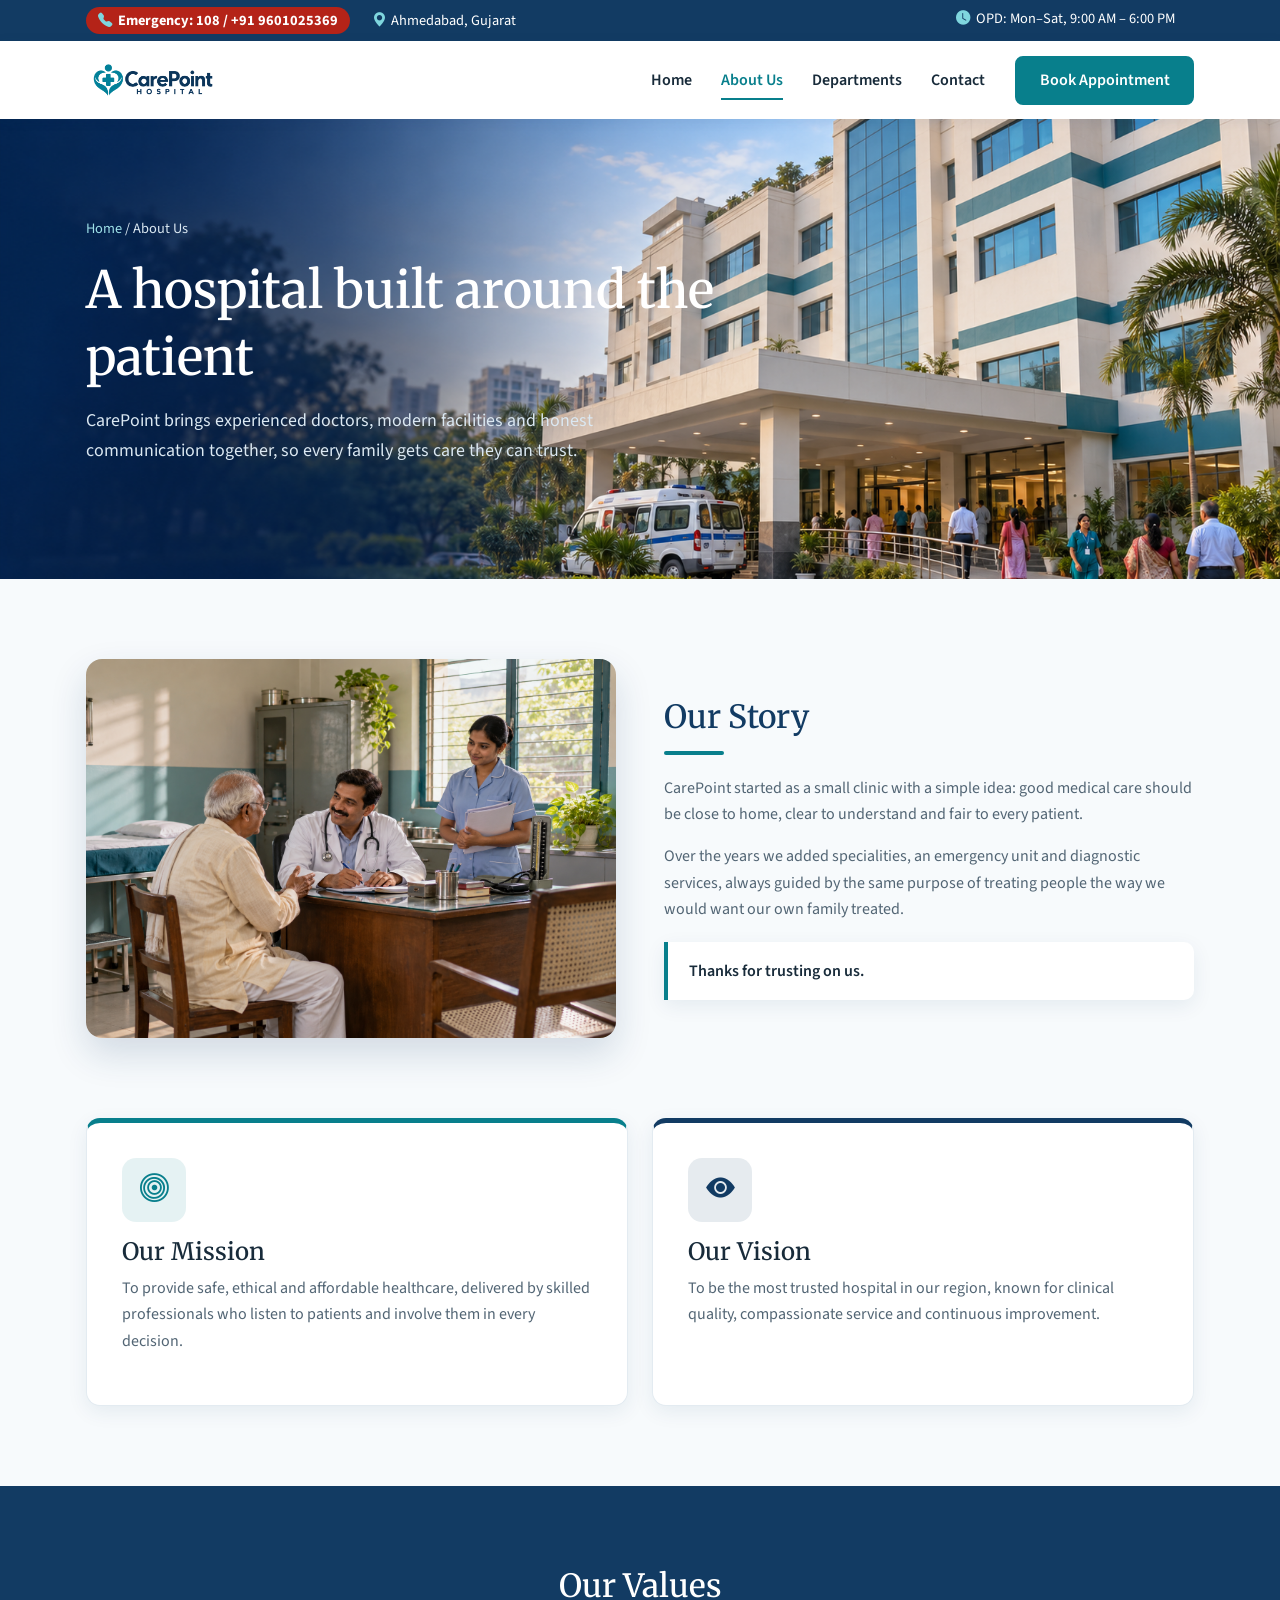
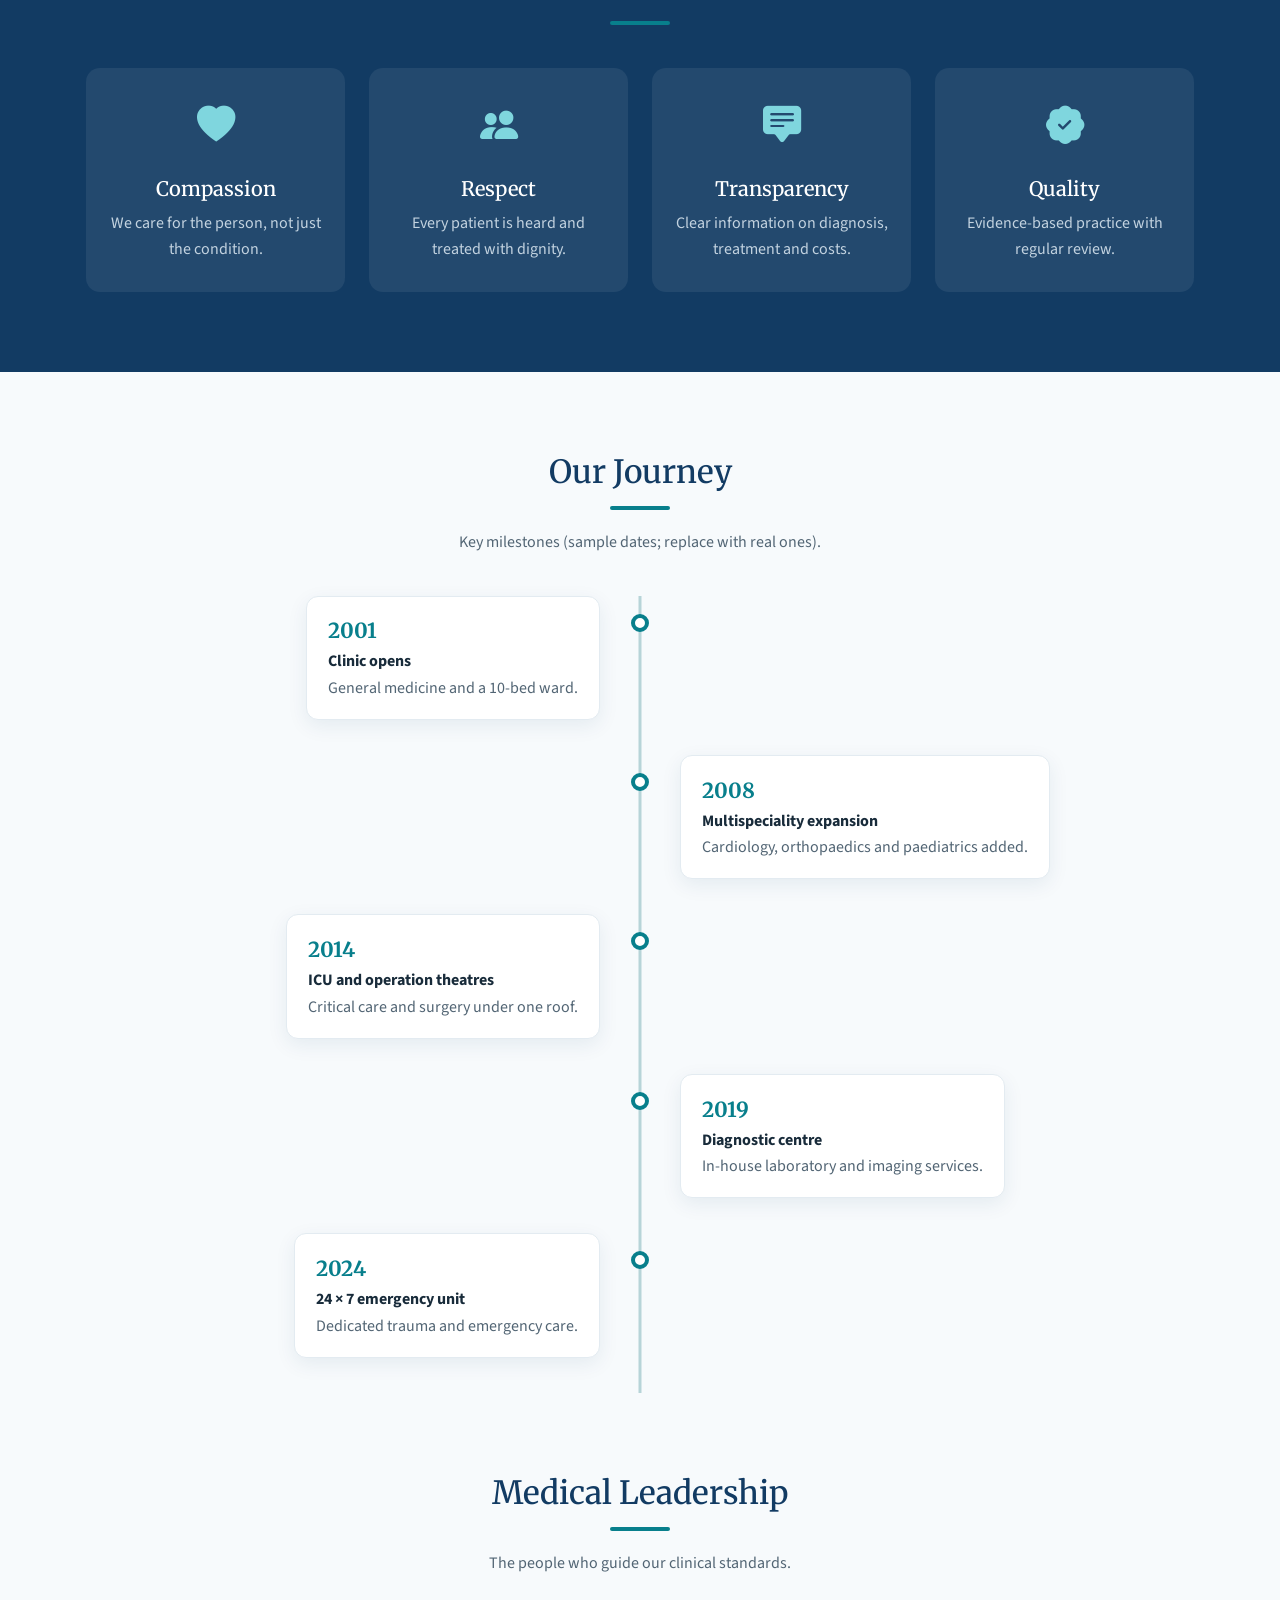
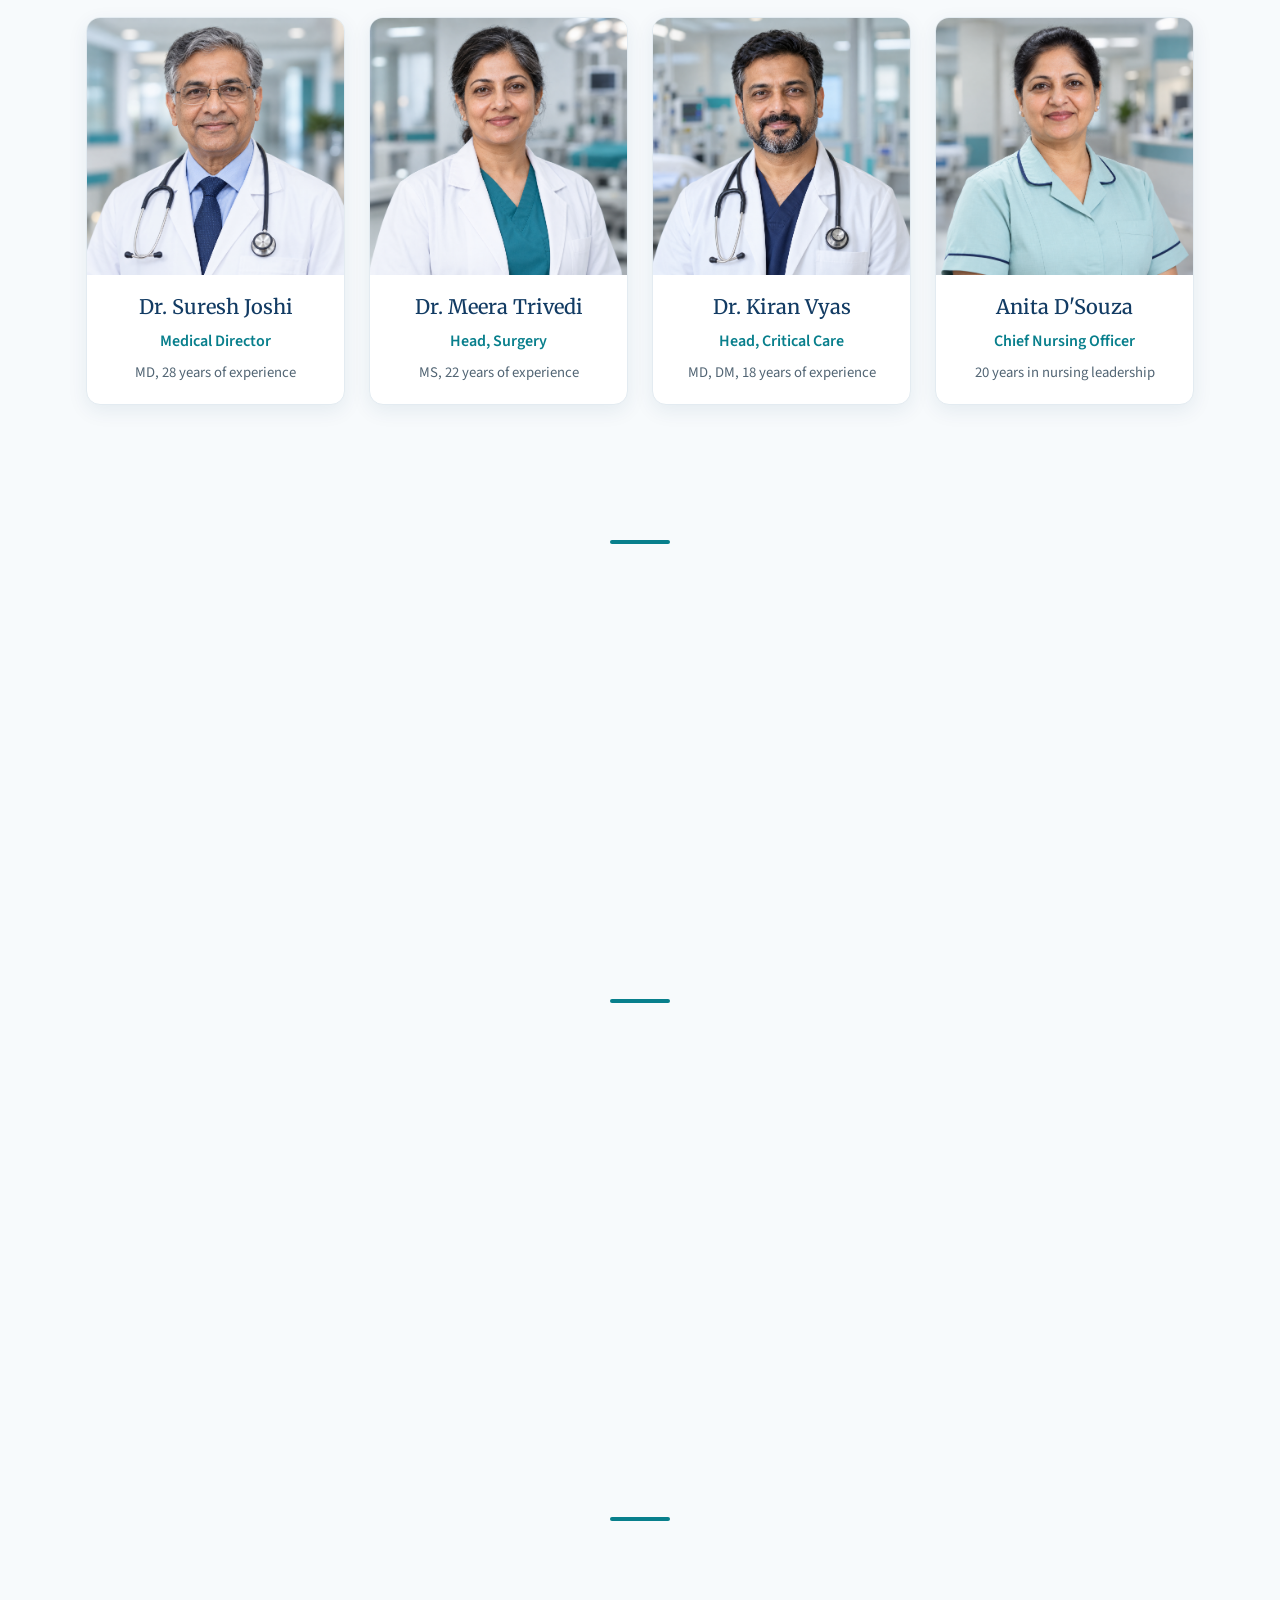
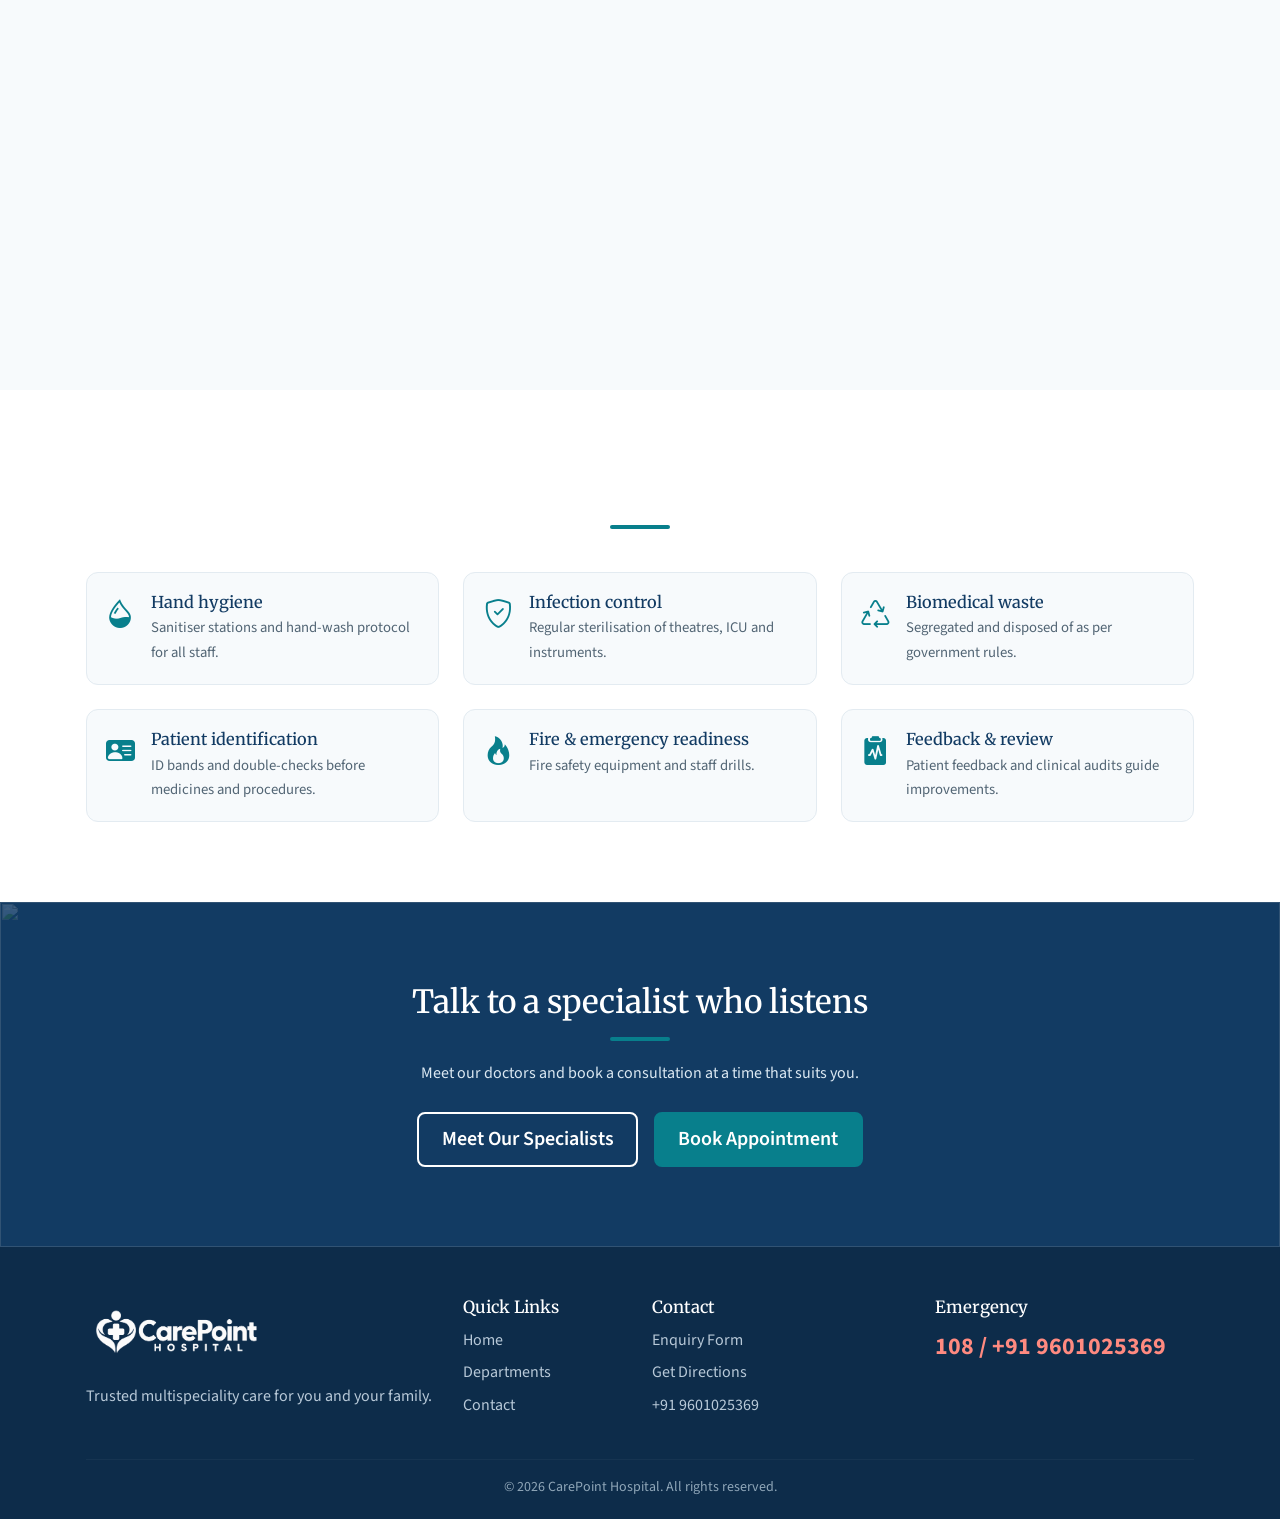
==== about.html @ 38ef0814 "hii" ====
<!DOCTYPE html>
<html lang="en">

<head>
    <meta charset="UTF-8">
    <meta name="viewport" content="width=device-width, initial-scale=1">
    <title>About Us | CarePoint Hospital</title>
    <link href="https://cdn.jsdelivr.net/npm/bootstrap@5.3.3/dist/css/bootstrap.min.css" rel="stylesheet">
    <link href="https://cdn.jsdelivr.net/npm/bootstrap-icons@1.11.3/font/bootstrap-icons.min.css" rel="stylesheet">
    <link
        href="https://fonts.googleapis.com/css2?family=Merriweather:wght@700&family=Source+Sans+3:wght@400;600;700&display=swap"
        rel="stylesheet">
    <link href="css/style.css" rel="stylesheet">
    <link href="css/about.css" rel="stylesheet">
    <link rel="stylesheet" href="css/aboutres.css">
</head>

<body>

    <!-- TOP BAR -->
    <div class="top-bar">
        <div class="container d-flex flex-wrap justify-content-between">
            <div>
                <a href="tel:108" class="emergency"><i class="bi bi-telephone-fill"></i>Emergency: 108 / +91 9601025369</a>
                <span class="d-none d-md-inline"><i class="bi bi-geo-alt-fill"></i>Ahmedabad, Gujarat</span>
            </div>
            <span><i class="bi bi-clock-fill"></i>OPD: Mon–Sat, 9:00 AM – 6:00 PM</span>
        </div>
    </div>

    <!-- NAVBAR -->
    <nav class="navbar navbar-expand-lg sticky-top">
        <div class="container">
            <a class="navbar-brand" href="index.html"><img src="images/image.png" alt="CarePoint Hospital logo"
                    width="180" height="52"></a>
            <button class="navbar-toggler" data-bs-toggle="collapse" data-bs-target="#nav"
                aria-label="Toggle menu"><span class="navbar-toggler-icon"></span></button>
            <div class="collapse navbar-collapse" id="nav">
                <ul class="navbar-nav ms-auto align-items-lg-center">
                    <li class="nav-item"><a class="nav-link" href="index.html">Home</a></li>
                    <li class="nav-item"><a class="nav-link active" href="about.html">About Us</a></li>
                    <li class="nav-item"><a class="nav-link" href="depart.html">Departments</a></li>
                    <!-- <li class="nav-item"><a class="nav-link" href="index.html#doctors">Doctors</a></li>
                    <li class="nav-item"><a class="nav-link" href="index.html#journey">Patient Guide</a></li> -->
                     <li class="nav-item"><a class="nav-link" href="contact.html">Contact</a></li>
                    <li class="nav-item ms-lg-3"><a class="btn btn-teal" href="index.html#journey">Book Appointment</a>
                    </li>
                </ul>
            </div>
        </div>
    </nav>

    <!-- 1. ABOUT HERO -->
    <header class="page-hero">
        <img src="images/image copy 19.png" alt="CarePoint Hospital building" width="1920" height="700">
        <div class="container">
            <div class="col-lg-7">
                <div class="crumbs"><a href="index.html">Home</a> <span>/ About Us</span></div>
                <h1>A hospital built around the patient</h1>
                <p class="mt-3">CarePoint brings experienced doctors, modern facilities and honest communication
                    together, so every family gets care they can trust.</p>
            </div>
        </div>
    </header>

    <!-- 2. OUR STORY -->
    <section class="story">
        <div class="container">
            <div class="row align-items-center g-5">
                <div class="col-lg-6 reveal"><img src="images/image copy 18.png" alt="Early days of the hospital"
                        width="700" height="500"></div>
                <div class="col-lg-6 reveal">
                    <h2>Our Story</h2>
                    <div class="divider left"></div>
                    <p>CarePoint started as a small clinic with a simple idea: good medical care should be close to
                        home, clear to understand and fair to every patient.</p>
                    <p>Over the years we added specialities, an emergency unit and diagnostic services, always guided by
                        the same purpose of treating people the way we would want our own family treated.</p>
                    <div class="quote-box">Thanks for trusting on us.</div>
                </div>
            </div>
        </div>
    </section>

    <!-- 3. MISSION & VISION -->
    <section class="pt-0">
        <div class="container">
            <div class="row g-4">
                <div class="col-md-6 reveal">
                    <div class="card-x mv">
                        <div class="ic"><i class="bi bi-bullseye"></i></div>
                        <h3 class="h4">Our Mission</h3>
                        <p>To provide safe, ethical and affordable healthcare, delivered by skilled professionals who
                            listen to patients and involve them in every decision.</p>
                    </div>
                </div>
                <div class="col-md-6 reveal">
                    <div class="card-x mv vision">
                        <div class="ic"><i class="bi bi-eye-fill"></i></div>
                        <h3 class="h4">Our Vision</h3>
                        <p>To be the most trusted hospital in our region, known for clinical quality, compassionate
                            service and continuous improvement.</p>
                    </div>
                </div>
            </div>
        </div>
    </section>

    <!-- 4. VALUES -->
    <section class="values">
        <div class="container text-center">
            <h2 class="reveal">Our Values</h2>
            <div class="divider"></div>
            <div class="row g-4 mt-2">
                <div class="col-sm-6 col-lg-3 reveal">
                    <div class="val"><i class="bi bi-heart-fill"></i>
                        <h5 class="mt-3">Compassion</h5>
                        <p class="mb-0">We care for the person, not just the condition.</p>
                    </div>
                </div>
                <div class="col-sm-6 col-lg-3 reveal">
                    <div class="val"><i class="bi bi-people-fill"></i>
                        <h5 class="mt-3">Respect</h5>
                        <p class="mb-0">Every patient is heard and treated with dignity.</p>
                    </div>
                </div>
                <div class="col-sm-6 col-lg-3 reveal">
                    <div class="val"><i class="bi bi-chat-square-text-fill"></i>
                        <h5 class="mt-3">Transparency</h5>
                        <p class="mb-0">Clear information on diagnosis, treatment and costs.</p>
                    </div>
                </div>
                <div class="col-sm-6 col-lg-3 reveal">
                    <div class="val"><i class="bi bi-patch-check-fill"></i>
                        <h5 class="mt-3">Quality</h5>
                        <p class="mb-0">Evidence-based practice with regular review.</p>
                    </div>
                </div>
            </div>
        </div>
    </section>

    <!-- 5. JOURNEY -->
    <section>
        <div class="container text-center">
            <h2 class="reveal">Our Journey</h2>
            <div class="divider"></div>
            <p class="sec-sub reveal">Key milestones (sample dates; replace with real ones).</p>
            <div class="timeline">
                <div class="tl-item reveal">
                    <div class="tl-card">
                        <div class="tl-year">2001</div><strong>Clinic opens</strong>
                        <p class="mb-0">General medicine and a 10-bed ward.</p>
                    </div>
                </div>
                <div class="tl-item reveal">
                    <div class="tl-card">
                        <div class="tl-year">2008</div><strong>Multispeciality expansion</strong>
                        <p class="mb-0">Cardiology, orthopaedics and paediatrics added.</p>
                    </div>
                </div>
                <div class="tl-item reveal">
                    <div class="tl-card">
                        <div class="tl-year">2014</div><strong>ICU and operation theatres</strong>
                        <p class="mb-0">Critical care and surgery under one roof.</p>
                    </div>
                </div>
                <div class="tl-item reveal">
                    <div class="tl-card">
                        <div class="tl-year">2019</div><strong>Diagnostic centre</strong>
                        <p class="mb-0">In-house laboratory and imaging services.</p>
                    </div>
                </div>
                <div class="tl-item reveal">
                    <div class="tl-card">
                        <div class="tl-year">2024</div><strong>24 × 7 emergency unit</strong>
                        <p class="mb-0">Dedicated trauma and emergency care.</p>
                    </div>
                </div>
            </div>
        </div>
    </section>

    <!-- 6. MEDICAL LEADERSHIP -->
    <section class="pt-0">
        <div class="container text-center">
            <h2 class="reveal">Medical Leadership</h2>
            <div class="divider"></div>
            <p class="sec-sub reveal">The people who guide our clinical standards.</p>
            <div class="row g-4 justify-content-center">
                <div class="col-sm-6 col-lg-3 reveal">
                    <div class="card-x lead-card">
                        <div class="photo"><img src="images/image copy 20.png" alt="Dr. Suresh Joshi" width="400"
                                height="400"></div>
                        <div class="info">
                            <h5>Dr. Suresh Joshi</h5>
                            <div class="role">Medical Director</div>
                            <p>MD, 28 years of experience</p>
                        </div>
                    </div>
                </div>
                <div class="col-sm-6 col-lg-3 reveal">
                    <div class="card-x lead-card">
                        <div class="photo"><img src="images/image copy 21.png" alt="Dr. Meera Trivedi" width="400"
                                height="400"></div>
                        <div class="info">
                            <h5>Dr. Meera Trivedi</h5>
                            <div class="role">Head, Surgery</div>
                            <p>MS, 22 years of experience</p>
                        </div>
                    </div>
                </div>
                <div class="col-sm-6 col-lg-3 reveal">
                    <div class="card-x lead-card">
                        <div class="photo"><img src="images/image copy 22.png" alt="Dr. Kiran Vyas" width="400" height="400">
                        </div>
                        <div class="info">
                            <h5>Dr. Kiran Vyas</h5>
                            <div class="role">Head, Critical Care</div>
                            <p>MD, DM, 18 years of experience</p>
                        </div>
                    </div>
                </div>
                <div class="col-sm-6 col-lg-3 reveal">
                    <div class="card-x lead-card">
                        <div class="photo"><img src="images/image copy 23.png" alt="Sister Anita D'Souza" width="400"
                                height="400"></div>
                        <div class="info">
                            <h5>Anita D'Souza</h5>
                            <div class="role">Chief Nursing Officer</div>
                            <p>20 years in nursing leadership</p>
                        </div>
                    </div>
                </div>
            </div>
        </div>
    </section>

    <!-- 7. HEALTHCARE TEAM -->
    <section class="pt-0">
        <div class="container text-center">
            <h2 class="reveal">Our Healthcare Team</h2>
            <div class="divider"></div>
            <p class="sec-sub reveal">Clinical and support staff working together for every patient.</p>
            <div class="row g-4">
                <div class="col-md-4 reveal">
                    <div class="team-card"><img src="images/image copy 24.png" alt="Group of doctors" width="600"
                            height="400">
                        <div class="cap"><strong>Doctors</strong><small>Specialists across all departments</small></div>
                    </div>
                </div>
                <div class="col-md-4 reveal">
                    <div class="team-card"><img src="images/image copy 25.png" alt="Nursing team" width="600"
                            height="400">
                        <div class="cap"><strong>Nurses</strong><small>Trained, round-the-clock bedside care</small>
                        </div>
                    </div>
                </div>
                <div class="col-md-4 reveal">
                    <div class="team-card"><img src="images/image copy 26.png" alt="Support staff" width="600"
                            height="400">
                        <div class="cap"><strong>Support Team</strong><small>Technicians, front desk and
                                housekeeping</small></div>
                    </div>
                </div>
            </div>
        </div>
    </section>

    <!-- 8. INFRASTRUCTURE -->
    <section class="pt-0">
        <div class="container text-center">
            <h2 class="reveal">Infrastructure</h2>
            <div class="divider"></div>
            <p class="sec-sub reveal">Comfortable, clean spaces designed for care.</p>
            <div class="row g-4 text-start">
                <div class="col-sm-6 col-lg-3 reveal">
                    <div class="card-x infra">
                        <div class="imgwrap"><img src="images/image copy 27.png" alt="Patient room" width="600"
                                height="400"></div>
                        <div class="body">
                            <h5>Patient Rooms</h5>
                            <p class="mb-0">Private and shared rooms with attendant space.</p>
                        </div>
                    </div>
                </div>
                <div class="col-sm-6 col-lg-3 reveal">
                    <div class="card-x infra">
                        <div class="imgwrap"><img src="images/image copy 28.png" alt="Consultation room" width="600"
                                height="400"></div>
                        <div class="body">
                            <h5>Consultation Rooms</h5>
                            <p class="mb-0">Quiet, private rooms for OPD visits.</p>
                        </div>
                    </div>
                </div>
                <div class="col-sm-6 col-lg-3 reveal">
                    <div class="card-x infra">
                        <div class="imgwrap"><img src="images/image copy 29.png" alt="Treatment area" width="600"
                                height="400"></div>
                        <div class="body">
                            <h5>Treatment Areas</h5>
                            <p class="mb-0">Day-care, dressing and procedure rooms.</p>
                        </div>
                    </div>
                </div>
                <div class="col-sm-6 col-lg-3 reveal">
                    <div class="card-x infra">
                        <div class="imgwrap"><img src="images/image copy 30.png" alt="Reception and waiting area"
                                width="600" height="400"></div>
                        <div class="body">
                            <h5>Reception &amp; Waiting</h5>
                            <p class="mb-0">Seating, help desk and wheelchair access.</p>
                        </div>
                    </div>
                </div>
            </div>
        </div>
    </section>

    <!-- 9. TECHNOLOGY -->
    <section class="pt-0">
        <div class="container text-center">
            <h2 class="reveal">Technology &amp; Equipment</h2>
            <div class="divider"></div>
            <p class="sec-sub reveal">List only the equipment your hospital actually has.</p>
            <div class="row g-4 text-start">
                <div class="col-lg-6 reveal">
                    <div class="card-x tech"><img src="images/image copy 31.png" alt="Digital X-ray" width="200"
                            height="200">
                        <div>
                            <h5>Digital X-ray</h5>
                            <p>Fast, low-dose imaging for bones, chest and joints.</p>
                        </div>
                    </div>
                </div>
                <div class="col-lg-6 reveal">
                    <div class="card-x tech"><img src="images/image copy 32.png" alt="Ultrasound machine" width="200"
                            height="200">
                        <div>
                            <h5>Ultrasound</h5>
                            <p>Safe scans for pregnancy care, abdomen and heart.</p>
                        </div>
                    </div>
                </div>
                <div class="col-lg-6 reveal">
                    <div class="card-x tech"><img src="images/image copy 33.png" alt="Patient monitor" width="200"
                            height="200">
                        <div>
                            <h5>ICU Monitors &amp; Ventilators</h5>
                            <p>Continuous tracking of heart rate, oxygen and breathing.</p>
                        </div>
                    </div>
                </div>
                <div class="col-lg-6 reveal">
                    <div class="card-x tech"><img src="images/image copy 34.png" alt="Laboratory analyser" width="200"
                            height="200">
                        <div>
                            <h5>Automated Lab Analysers</h5>
                            <p>Accurate blood and urine reports in less time.</p>
                        </div>
                    </div>
                </div>
            </div>
        </div>
    </section>

    <!-- 10. QUALITY & SAFETY -->
    <section class="safety">
        <div class="container text-center">
            <h2 class="reveal">Quality &amp; Patient Safety</h2>
            <div class="divider"></div>
            <div class="row g-4 mt-2 text-start">
                <div class="col-md-6 col-lg-4 reveal">
                    <div class="safe"><i class="bi bi-droplet-half"></i>
                        <div>
                            <h5>Hand hygiene</h5>
                            <p>Sanitiser stations and hand-wash protocol for all staff.</p>
                        </div>
                    </div>
                </div>
                <div class="col-md-6 col-lg-4 reveal">
                    <div class="safe"><i class="bi bi-shield-check"></i>
                        <div>
                            <h5>Infection control</h5>
                            <p>Regular sterilisation of theatres, ICU and instruments.</p>
                        </div>
                    </div>
                </div>
                <div class="col-md-6 col-lg-4 reveal">
                    <div class="safe"><i class="bi bi-recycle"></i>
                        <div>
                            <h5>Biomedical waste</h5>
                            <p>Segregated and disposed of as per government rules.</p>
                        </div>
                    </div>
                </div>
                <div class="col-md-6 col-lg-4 reveal">
                    <div class="safe"><i class="bi bi-person-vcard-fill"></i>
                        <div>
                            <h5>Patient identification</h5>
                            <p>ID bands and double-checks before medicines and procedures.</p>
                        </div>
                    </div>
                </div>
                <div class="col-md-6 col-lg-4 reveal">
                    <div class="safe"><i class="bi bi-fire"></i>
                        <div>
                            <h5>Fire &amp; emergency readiness</h5>
                            <p>Fire safety equipment and staff drills.</p>
                        </div>
                    </div>
                </div>
                <div class="col-md-6 col-lg-4 reveal">
                    <div class="safe"><i class="bi bi-clipboard2-pulse-fill"></i>
                        <div>
                            <h5>Feedback &amp; review</h5>
                            <p>Patient feedback and clinical audits guide improvements.</p>
                        </div>
                    </div>
                </div>
            </div>
        </div>
    </section>

    <!-- 11. ACCREDITATIONS
    <section>
        <div class="container text-center">
            <h2 class="reveal">Accreditations &amp; Recognition</h2>
            <div class="divider"></div>
            <div class="row g-4 justify-content-center mt-2">
                <div class="col-6 col-md-3 reveal">
                    <div class="card-x accr"><img src="images/accr-1.png" alt="Accreditation logo 1" width="160"
                            height="90">
                        <h5>Accreditation Name</h5><small>Valid till: ____</small>
                    </div>
                </div>
                <div class="col-6 col-md-3 reveal">
                    <div class="card-x accr"><img src="images/accr-2.png" alt="Accreditation logo 2" width="160"
                            height="90">
                        <h5>Certification Name</h5><small>Year awarded: ____</small>
                    </div>
                </div>
                <div class="col-6 col-md-3 reveal">
                    <div class="card-x accr"><img src="images/accr-3.png" alt="Award logo" width="160" height="90">
                        <h5>Award Name</h5><small>Awarded by: ____</small>
                    </div>
                </div>
            </div>
            <p class="note reveal"><strong>Important:</strong> show only certificates and awards the hospital really
                holds. Add the issuing body, year and validity, and remove these placeholders if none apply.</p>
        </div>
    </section> -->

    <!-- 12. CTA -->
    <section class="cta">
        <img src="images/cta-bg.jpg" alt="" width="1920" height="500">
        <div class="container reveal">
            <h2>Talk to a specialist who listens</h2>
            <div class="divider"></div>
            <p>Meet our doctors and book a consultation at a time that suits you.</p>
            <div class="d-flex flex-wrap gap-3 justify-content-center">
                <a href="index.html#doctors" class="btn btn-outline-light-x btn-lg">Meet Our Specialists</a>
                <a href="index.html#journey" class="btn btn-teal btn-lg">Book Appointment</a>
            </div>
        </div>
    </section>

    <!-- FOOTER -->
    <footer>
        <div class="container">
            <div class="row g-4">
                <div class="col-lg-4"><img src="images/image copy 17.png" alt="CarePoint Hospital" width="180" height="52"
                        class="mb-3">
                    <p style="color:#b8c9d8">Trusted multispeciality care for you and your family.</p>
                </div>
                <div class="col-6 col-lg-2">
                    <h5>Quick Links</h5>
                    <ul>
                        <li><a href="index.html">Home</a></li>
                        <li><a href="index.html#departments">Departments</a></li>
                        <!-- <li><a href="index.html#doctors">Doctors</a></li>
                        <li><a href="index.html#journey">Patient Guide</a></li> -->
                         <li><a href="#departments">Contact</a></li>
                    </ul>
                </div>
                <div class="col-6 col-lg-3">
                    <h5>Contact</h5>
                    <ul>
                        <li><a href="#enquiry">Enquiry Form</a></li>
                        <li><a href="https://maps.google.com" target="_blank" rel="noopener">Get Directions</a></li>
                        <li><a href="tel:+919601025369">+91 9601025369</a></li>
                    </ul>
                </div>
                <div class="col-lg-3">
                    <h5>Emergency</h5>
                    <p class="fs-4 mb-0" style="color:#ff8a80;font-weight:700">108 / +91 9601025369</p>
                </div>
            </div>
            <hr class="mt-4">
            <p class="text-center small mb-0" style="color:#8fa6b8">© 2026 CarePoint Hospital. All rights reserved.</p>
        </div>
    </footer>

    <!-- <a href="tel:108" class="sos-float" aria-label="Emergency call"><i class="bi bi-telephone-fill"></i></a> -->

    <script src="https://cdn.jsdelivr.net/npm/bootstrap@5.3.3/dist/js/bootstrap.bundle.min.js"></script>
    <script>
        const io = new IntersectionObserver((es) => es.forEach(e => { if (e.isIntersecting) { e.target.classList.add('show'); io.unobserve(e.target); } }), { threshold: .12 });
        document.querySelectorAll('.reveal').forEach(el => io.observe(el));
    </script>
</body>

</html>
---- css/style.css ----
/* ===== Theme tokens ===== */
:root {
    --bg: #F7FAFC;
    --card: #FFFFFF;
    --blue: #123B63;
    --teal: #087F8C;
    --text: #182B3A;
    --muted: #526574;
    --emergency: #B42318;
    --line: #E3EBF1;
    --shadow: 0 6px 20px rgba(18, 59, 99, .08);
    --shadow-lg: 0 16px 36px rgba(18, 59, 99, .16);
}

html {
    scroll-behavior: smooth;
    scroll-padding-top: 90px
}

body {
    font-family: 'Source Sans 3', sans-serif;
    background: var(--bg);
    color: var(--text);
    line-height: 1.65
}

h1,
h2,
h3,
h4,
h5 {
    font-family: 'Merriweather', serif;
    color: var(--blue);
    line-height: 1.3
}

p {
    color: var(--muted)
}

a {
    color: var(--teal)
}

img {
    max-width: 100%;
    height: auto
}

:focus-visible {
    outline: 3px solid var(--teal);
    outline-offset: 2px
}

/* ===== Top bar ===== */
.top-bar {
    background: var(--blue);
    color: #fff;
    font-size: .9rem;
    padding: .45rem 0
}

.top-bar span,
.top-bar a {
    color: #fff;
    text-decoration: none;
    margin-right: 1.2rem;
    display: inline-block
}

.top-bar i {
    color: #7fd6de;
    margin-right: .35rem
}

.top-bar .emergency {
    background: var(--emergency);
    padding: .1rem .75rem;
    border-radius: 50px;
    font-weight: 700;
    animation: pulse 2s infinite
}

@keyframes pulse {
    0% {
        box-shadow: 0 0 0 0 rgba(180, 35, 24, .6)
    }

    70% {
        box-shadow: 0 0 0 10px rgba(180, 35, 24, 0)
    }

    100% {
        box-shadow: 0 0 0 0 rgba(180, 35, 24, 0)
    }
}

/* ===== Navbar ===== */
.navbar {
    background: #fff;
    box-shadow: 0 2px 12px rgba(18, 59, 99, .08)
}

.navbar-brand img {
    height: 52px;
    width: auto
}

.navbar .nav-link {
    color: var(--text);
    font-weight: 600;
    padding: .5rem .9rem !important;
    position: relative
}

.navbar .nav-link::after {
    content: "";
    position: absolute;
    left: .9rem;
    right: .9rem;
    bottom: 2px;
    height: 2px;
    background: var(--teal);
    transform: scaleX(0);
    transition: transform .3s
}

.navbar .nav-link:hover,
.navbar .nav-link.active {
    color: var(--teal)
}

.navbar .nav-link:hover::after,
.navbar .nav-link.active::after {
    transform: scaleX(1)
}

/* ===== Buttons ===== */
.btn-teal,
.btn-outline-light-x,
.btn-blue,
.btn-emergency {
    border-radius: 8px;
    font-weight: 600;
    padding: .65rem 1.4rem;
    transition: .3s
}

.btn-teal {
    background: var(--teal);
    color: #fff;
    border: 2px solid var(--teal)
}

.btn-teal:hover {
    background: var(--blue);
    border-color: var(--blue);
    color: #fff;
    transform: translateY(-3px);
    box-shadow: var(--shadow)
}

.btn-outline-light-x {
    border: 2px solid #fff;
    color: #fff;
    background: transparent
}

.btn-outline-light-x:hover {
    background: #fff;
    color: var(--blue);
    transform: translateY(-3px)
}

.btn-blue {
    background: var(--blue);
    color: #fff;
    border: 2px solid var(--blue)
}

.btn-blue:hover {
    background: var(--teal);
    border-color: var(--teal);
    color: #fff;
    transform: translateY(-3px)
}

.btn-emergency {
    background: var(--emergency);
    color: #fff;
    border: 2px solid var(--emergency)
}

.btn-emergency:hover {
    background: #8e1a10;
    color: #fff
}

/* ===== Hero ===== */
.hero {
    position: relative;
    color: #fff;
    min-height: 560px;
    display: flex;
    align-items: center;
    overflow: hidden
}

.hero>img {
    position: absolute;
    inset: 0;
    width: 100%;
    height: 100%;
    object-fit: cover;
    z-index: 0;
    animation: slowzoom 18s ease-in-out infinite alternate
}

.hero::before {
    content: "";
    position: absolute;
    inset: 0;
    background: linear-gradient(100deg, rgba(18, 59, 99, .95) 15%, rgba(18, 59, 99, .55) 70%, rgba(8, 127, 140, .3));
    z-index: 1
}

.hero .container {
    position: relative;
    z-index: 2
}

.hero h1 {
    color: #fff;
    font-size: clamp(2rem, 4.5vw, 3.4rem);
    animation: rise .9s both
}

.hero p {
    color: #dbe8f2;
    font-size: 1.15rem;
    max-width: 560px;
    animation: rise .9s .2s both
}

.hero .btns {
    animation: rise .9s .4s both
}

@keyframes rise {
    from {
        opacity: 0;
        transform: translateY(30px)
    }

    to {
        opacity: 1;
        transform: none
    }
}

@keyframes slowzoom {
    to {
        transform: scale(1.08)
    }
}

/* ===== Quick access ===== */
.quick {
    margin-top: -60px;
    position: relative;
    z-index: 5
}

.quick a {
    display: flex;
    align-items: center;
    gap: 1rem;
    background: var(--card);
    border-radius: 12px;
    padding: 1.2rem;
    text-decoration: none;
    color: var(--blue);
    font-weight: 700;
    box-shadow: var(--shadow);
    border-bottom: 4px solid var(--teal);
    transition: .3s;
    height: 100%
}

.quick a i {
    font-size: 1.9rem;
    color: var(--teal);
    transition: .3s
}

.quick a small {
    display: block;
    font-weight: 400;
    color: var(--muted)
}

.quick a:hover {
    transform: translateY(-6px);
    box-shadow: var(--shadow-lg)
}

.quick a:hover i {
    transform: scale(1.2) rotate(-6deg)
}

.quick a.sos {
    border-bottom-color: var(--emergency)
}

.quick a.sos i {
    color: var(--emergency)
}

/* ===== Sections ===== */
section {
    padding: 80px 0
}

.sec-title {
    margin-bottom: .5rem
}

.sec-sub {
    max-width: 620px;
    margin: 0 auto 2.5rem
}

.divider {
    width: 60px;
    height: 4px;
    background: var(--teal);
    border-radius: 4px;
    margin: .8rem auto 1.2rem
}

.divider.left {
    margin-left: 0
}

/* Welcome */
.welcome-img {
    position: relative
}

.welcome-img img {
    border-radius: 16px;
    box-shadow: var(--shadow-lg);
    width: 100%
}

.welcome-img .badge-exp {
    position: absolute;
    bottom: -20px;
    right: 20px;
    background: var(--teal);
    color: #fff;
    padding: 1rem 1.4rem;
    border-radius: 12px;
    box-shadow: var(--shadow);
    font-weight: 700;
    text-align: center;
    line-height: 1.2
}

.welcome-img .badge-exp span {
    display: block;
    font-size: 1.8rem;
    font-family: 'Merriweather', serif
}

/* Cards */
.card-x {
    background: var(--card);
    border: 1px solid var(--line);
    border-radius: 14px;
    box-shadow: var(--shadow);
    transition: .35s;
    height: 100%
}

.card-x:hover {
    transform: translateY(-8px);
    box-shadow: var(--shadow-lg)
}

/* Departments */
.dept {
    padding: 1.8rem 1.2rem;
    text-align: center;
    text-decoration: none;
    display: block;
    color: var(--text)
}

.dept .ic {
    width: 70px;
    height: 70px;
    border-radius: 50%;
    background: rgba(8, 127, 140, .1);
    color: var(--teal);
    display: inline-flex;
    align-items: center;
    justify-content: center;
    font-size: 1.9rem;
    margin-bottom: 1rem;
    transition: .35s
}

.dept h5 {
    font-size: 1.05rem;
    margin-bottom: .3rem
}

.dept p {
    font-size: .9rem;
    margin: 0
}

.dept:hover .ic {
    background: var(--teal);
    color: #fff;
    transform: rotateY(180deg)
}

.dept:hover h5 {
    color: var(--teal)
}

/* Why choose us */
.why {
    background: var(--blue)
}

.why h2,
.why h5 {
    color: #fff
}

.why p {
    color: #c3d3e0
}

.why-item {
    display: flex;
    gap: 1rem;
    padding: 1.2rem;
    border-radius: 12px;
    background: rgba(255, 255, 255, .06);
    transition: .3s;
    height: 100%
}

.why-item:hover {
    background: rgba(255, 255, 255, .14);
    transform: translateX(6px)
}

.why-item i {
    font-size: 2rem;
    color: #7fd6de
}

/* Doctors */
.doc {
    overflow: hidden;
    text-align: center
}

.doc .photo {
    overflow: hidden
}

.doc .photo img {
    width: 100%;
    aspect-ratio: 1/1;
    object-fit: cover;
    transition: transform .6s
}

.doc:hover .photo img {
    transform: scale(1.08)
}

.doc .info {
    padding: 1.2rem
}

.doc .spec {
    color: var(--teal);
    font-weight: 600;
    margin-bottom: .8rem
}

/* Facilities */
.fac {
    position: relative;
    overflow: hidden;
    border-radius: 14px;
    box-shadow: var(--shadow)
}

.fac img {
    width: 100%;
    aspect-ratio: 3/2;
    object-fit: cover;
    transition: transform .6s;
    display: block
}

.fac .cap {
    position: absolute;
    left: 0;
    right: 0;
    bottom: 0;
    padding: 1.4rem 1rem .9rem;
    background: linear-gradient(transparent, rgba(18, 59, 99, .92));
    color: #fff;
    font-weight: 700;
    transition: .3s
}

.fac .cap small {
    display: block;
    font-weight: 400;
    opacity: 0;
    max-height: 0;
    transition: .35s
}

.fac:hover img {
    transform: scale(1.1)
}

.fac:hover .cap small {
    opacity: 1;
    max-height: 50px
}

/* Journey */
.journey {
    background: #fff
}

.step {
    text-align: center;
    position: relative;
    padding: 0 .5rem
}

.step .num {
    width: 80px;
    height: 80px;
    border-radius: 50%;
    background: var(--card);
    border: 3px solid var(--teal);
    color: var(--teal);
    display: flex;
    align-items: center;
    justify-content: center;
    font-size: 2rem;
    margin: 0 auto 1rem;
    transition: .35s;
    position: relative;
    z-index: 2
}

.step:hover .num {
    background: var(--teal);
    color: #fff;
    transform: scale(1.1)
}

.step:not(:last-child)::after {
    content: "";
    position: absolute;
    top: 40px;
    left: calc(50% + 45px);
    width: calc(100% - 90px);
    border-top: 3px dashed #b7d4d8;
    z-index: 1
}

@media(max-width:767px) {
    .step:not(:last-child)::after {
        display: none
    }

    .step {
        margin-bottom: 1.5rem
    }
}

/* Packages */
.pkg {
    padding: 2rem 1.6rem;
    position: relative
}

.pkg .price {
    font-family: 'Merriweather', serif;
    font-size: 1.9rem;
    color: var(--teal)
}

.pkg ul {
    list-style: none;
    padding: 0;
    margin: 1rem 0 1.5rem
}

.pkg li {
    padding: .3rem 0;
    color: var(--muted)
}

.pkg li i {
    color: var(--teal);
    margin-right: .5rem
}

.pkg.featured {
    border: 2px solid var(--teal)
}

.pkg .tag {
    position: absolute;
    top: -14px;
    right: 20px;
    background: var(--teal);
    color: #fff;
    padding: .2rem .9rem;
    border-radius: 50px;
    font-size: .8rem;
    font-weight: 700
}

/* Testimonials */
.testi {
    padding: 1.8rem
}

.testi .quote {
    font-size: 2rem;
    color: var(--teal);
    line-height: 1
}

.testi .who {
    display: flex;
    align-items: center;
    gap: .8rem;
    margin-top: 1rem
}

.testi .who img {
    width: 56px;
    height: 56px;
    border-radius: 50%;
    object-fit: cover;
    border: 2px solid var(--teal)
}

.testi .who strong {
    display: block;
    color: var(--blue)
}

.stars {
    color: #E8A317
}

/* Articles */
.art {
    overflow: hidden
}

.art img {
    width: 100%;
    aspect-ratio: 16/10;
    object-fit: cover;
    transition: transform .6s
}

.art:hover img {
    transform: scale(1.08)
}

.art .imgwrap {
    overflow: hidden
}

.art .body {
    padding: 1.3rem
}

.art .meta {
    font-size: .85rem;
    color: var(--teal);
    font-weight: 600
}

.art h5 a {
    color: var(--blue);
    text-decoration: none
}

.art:hover h5 a {
    color: var(--teal)
}

/* Visit */
.visit .info-row {
    display: flex;
    gap: 1rem;
    margin-bottom: 1.2rem
}

.visit .info-row i {
    width: 46px;
    height: 46px;
    flex: none;
    border-radius: 50%;
    background: rgba(8, 127, 140, .1);
    color: var(--teal);
    display: flex;
    align-items: center;
    justify-content: center;
    font-size: 1.2rem
}

.visit .info-row strong {
    color: var(--blue);
    display: block
}

.visit .map img {
    width: 100%;
    border-radius: 14px;
    box-shadow: var(--shadow-lg)
}

/* Footer */
footer {
    background: #0d2c4a;
    color: #b8c9d8;
    padding: 50px 0 20px
}

footer h5 {
    color: #fff;
    font-size: 1.05rem
}

footer a {
    color: #b8c9d8;
    text-decoration: none;
    transition: .3s
}

footer a:hover {
    color: #7fd6de;
    padding-left: 4px
}

footer ul {
    list-style: none;
    padding: 0
}

footer li {
    margin-bottom: .4rem
}

footer hr {
    border-color: rgba(255, 255, 255, .15)
}

/* Floating emergency button */
.sos-float {
    position: fixed;
    right: 20px;
    bottom: 20px;
    z-index: 99;
    width: 58px;
    height: 58px;
    border-radius: 50%;
    background: var(--emergency);
    color: #fff;
    display: flex;
    align-items: center;
    justify-content: center;
    font-size: 1.5rem;
    text-decoration: none;
    animation: pulse 2s infinite
}

.sos-float:hover {
    color: #fff;
    transform: scale(1.1)
}

/* Scroll reveal (one gentle effect) */
.reveal {
    opacity: 0;
    transform: translateY(28px);
    transition: opacity .7s, transform .7s
}

.reveal.show {
    opacity: 1;
    transform: none
}

@media(prefers-reduced-motion:reduce) {
    * {
        animation: none !important;
        transition: none !important
    }

    .reveal {
        opacity: 1;
        transform: none
    }
}
---- css/about.css ----
/* About page styles (loads after style.css; uses same theme tokens) */

/* Page hero */
.page-hero{position:relative;color:#fff;min-height:460px;display:flex;align-items:center;overflow:hidden}
.page-hero>img{position:absolute;inset:0;width:100%;height:100%;object-fit:cover;animation:slowzoom 18s ease-in-out infinite alternate}
.page-hero::before{content:"";position:absolute;inset:0;background:linear-gradient(100deg,rgba(18,59,99,.95) 20%,rgba(18,59,99,.6) 75%,rgba(8,127,140,.35))}
.page-hero .container{position:relative;z-index:2}
.page-hero h1{color:#fff;font-size:clamp(2rem,4.2vw,3.2rem);animation:rise .9s both}
.page-hero p{color:#dbe8f2;font-size:1.12rem;max-width:580px;animation:rise .9s .2s both}
.crumbs{font-size:.9rem;margin-bottom:1rem;animation:rise .9s both}
.crumbs a{color:#9fe1e8;text-decoration:none}
.crumbs span{color:#dbe8f2}

/* Story */
.story img{border-radius:16px;box-shadow:var(--shadow-lg);width:100%}
.story .quote-box{border-left:4px solid var(--teal);background:var(--card);padding:1rem 1.3rem;border-radius:0 10px 10px 0;margin-top:1.2rem;box-shadow:var(--shadow);color:var(--text);font-weight:600}

/* Mission & vision */
.mv{padding:2.2rem;border-top:5px solid var(--teal)}
.mv.vision{border-top-color:var(--blue)}
.mv .ic{width:64px;height:64px;border-radius:14px;background:rgba(8,127,140,.1);color:var(--teal);display:flex;align-items:center;justify-content:center;font-size:1.8rem;margin-bottom:1rem;transition:.35s}
.mv.vision .ic{background:rgba(18,59,99,.1);color:var(--blue)}
.mv:hover .ic{transform:scale(1.12) rotate(-6deg)}

/* Values */
.values{background:var(--blue)}
.values h2,.values h5{color:#fff}.values p{color:#c3d3e0}
.val{text-align:center;padding:1.8rem 1.2rem;border-radius:14px;background:rgba(255,255,255,.07);transition:.35s;height:100%}
.val i{font-size:2.4rem;color:#7fd6de;display:inline-block;transition:.35s}
.val:hover{background:rgba(255,255,255,.15);transform:translateY(-8px)}
.val:hover i{transform:scale(1.2)}

/* Timeline */
.timeline{position:relative;max-width:900px;margin:0 auto}
.timeline::before{content:"";position:absolute;left:50%;top:0;bottom:0;width:3px;background:#b7d4d8;transform:translateX(-50%)}
.tl-item{position:relative;width:50%;padding:0 2.5rem 2.2rem 0;text-align:right}
.tl-item:nth-child(even){margin-left:50%;padding:0 0 2.2rem 2.5rem;text-align:left}
.tl-item::after{content:"";position:absolute;top:18px;right:-9px;width:18px;height:18px;border-radius:50%;background:#fff;border:4px solid var(--teal);transition:.3s}
.tl-item:nth-child(even)::after{right:auto;left:-9px}
.tl-item:hover::after{background:var(--teal);transform:scale(1.3)}
.tl-card{display:inline-block;background:var(--card);border:1px solid var(--line);border-radius:12px;padding:1.1rem 1.3rem;box-shadow:var(--shadow);transition:.3s;text-align:left}
.tl-item:hover .tl-card{transform:translateY(-5px);box-shadow:var(--shadow-lg)}
.tl-year{font-family:'Merriweather',serif;color:var(--teal);font-size:1.3rem;font-weight:700}
@media(max-width:767px){
  .timeline::before{left:12px}
  .tl-item,.tl-item:nth-child(even){width:100%;margin-left:0;padding:0 0 1.8rem 2.6rem;text-align:left}
  .tl-item::after,.tl-item:nth-child(even)::after{left:3px;right:auto}
}

/* Leadership */
.lead-card{overflow:hidden;text-align:center}
.lead-card .photo{overflow:hidden}
.lead-card .photo img{width:100%;aspect-ratio:1/1;object-fit:cover;transition:transform .6s}
.lead-card:hover .photo img{transform:scale(1.08)}
.lead-card .info{padding:1.2rem}
.lead-card .role{color:var(--teal);font-weight:600;margin-bottom:.4rem}
.lead-card .info p{font-size:.92rem;margin:0}

/* Team */
.team-card{position:relative;overflow:hidden;border-radius:14px;box-shadow:var(--shadow)}
.team-card img{width:100%;aspect-ratio:3/2;object-fit:cover;display:block;transition:transform .6s}
.team-card .cap{position:absolute;left:0;right:0;bottom:0;padding:1.5rem 1.1rem 1rem;background:linear-gradient(transparent,rgba(18,59,99,.93));color:#fff}
.team-card .cap strong{display:block;font-size:1.1rem}
.team-card .cap small{display:block;opacity:0;max-height:0;transition:.35s}
.team-card:hover img{transform:scale(1.08)}
.team-card:hover .cap small{opacity:1;max-height:60px}

/* Infrastructure */
.infra{overflow:hidden}
.infra .imgwrap{overflow:hidden}
.infra img{width:100%;aspect-ratio:3/2;object-fit:cover;transition:transform .6s;display:block}
.infra:hover img{transform:scale(1.08)}
.infra .body{padding:1.2rem}
.infra h5{font-size:1.05rem}

/* Technology */
.tech{display:flex;gap:1rem;padding:1.3rem;align-items:flex-start}
.tech img{width:96px;height:96px;object-fit:cover;border-radius:12px;flex:none}
.tech h5{font-size:1.02rem;margin-bottom:.25rem}
.tech p{font-size:.92rem;margin:0}

/* Safety */
.safety{background:#fff}
.safe{display:flex;gap:1rem;padding:1.2rem;border-radius:12px;background:var(--bg);border:1px solid var(--line);transition:.3s;height:100%}
.safe i{font-size:1.8rem;color:var(--teal);flex:none;transition:.3s}
.safe:hover{border-color:var(--teal);transform:translateX(6px)}
.safe:hover i{transform:scale(1.2)}
.safe h5{font-size:1.02rem;margin-bottom:.2rem}
.safe p{font-size:.92rem;margin:0}

/* Accreditations */
.accr{text-align:center;padding:1.6rem 1rem}
.accr img{height:90px;width:auto;object-fit:contain;margin-bottom:.8rem;transition:.35s}
.accr:hover img{transform:scale(1.1)}
.accr h5{font-size:1rem;margin-bottom:.2rem}
.accr small{color:var(--muted)}
.note{background:rgba(180,35,24,.06);border-left:4px solid var(--emergency);padding:.8rem 1.1rem;border-radius:0 10px 10px 0;font-size:.92rem;color:var(--text);max-width:760px;margin:2rem auto 0;text-align:left}

/* CTA */
.cta{position:relative;color:#fff;text-align:center;background:var(--blue);overflow:hidden}
.cta>img{position:absolute;inset:0;width:100%;height:100%;object-fit:cover;opacity:.18}
.cta .container{position:relative;z-index:2}
.cta h2{color:#fff}
.cta p{color:#dbe8f2;max-width:560px;margin:0 auto 1.6rem}
---- css/aboutres.css ----
/* =====================================================
   responsive.css  -  load AFTER style.css (and page css)
   Breakpoints: 1600+ | <=1199 | <=991 | 768-991 | <=767 | <=575 | <=380
   ===================================================== */

/* ---------- Base safety (all screens) ---------- */
body{overflow-x:clip}                 /* stops sideways scroll, keeps sticky navbar working */
img,iframe,video,svg{max-width:100%}
iframe{border:0}
.row>*{min-width:0}                   /* lets long words/emails wrap inside columns */
.container{padding-left:16px;padding-right:16px}
a[href^="mailto"],a[href^="tel"]{overflow-wrap:anywhere}

/* Map embed (the iframe is not an <img>, so it needs its own rule) */
.visit .map iframe{display:block;width:100%;height:auto;aspect-ratio:16/10;border-radius:14px;box-shadow:var(--shadow-lg)}

/* ---------- Very large screens ---------- */
@media (min-width:1600px){
  .container{max-width:1440px}
  .hero{min-height:680px}
  html{font-size:17px}
}

/* ---------- Small laptops ---------- */
@media (max-width:1199.98px){
  .navbar .nav-link{padding:.5rem .6rem!important;font-size:.95rem}
  .navbar .btn-teal{padding:.55rem 1rem}
}

/* ---------- Tablets & below (mobile menu) ---------- */
@media (max-width:991.98px){
  section{padding:64px 0}
  .navbar-collapse{margin-top:.6rem;padding:.4rem 0 1rem;border-top:1px solid var(--line);max-height:calc(100vh - 110px);overflow-y:auto}
  .navbar .nav-link{padding:.75rem .4rem!important;border-bottom:1px solid var(--line)}
  .navbar .nav-link::after{display:none}
  .navbar .btn-teal{display:block;width:100%;margin-top:.9rem;text-align:center}

  .hero{min-height:480px}
  .quick{margin-top:-40px}
  .welcome-img{margin-bottom:1.5rem}
  .step:not(:last-child)::after{display:none}   /* dashed connector hidden when steps wrap */
  .step{margin-bottom:1.8rem}
  .visit .map iframe{aspect-ratio:16/11}
  .page-hero{min-height:380px}
}

/* ---------- Tablet portrait: 2 cards per row instead of cramped 3 ---------- */
@media (min-width:768px) and (max-width:991.98px){
  .row>.col-md-4:not(.col-6),
  .row>.col-md-3.step{width:50%}
  .row.g-4{justify-content:center}               /* centres a lone last card */
}

/* ---------- Phones & small tablets ---------- */
@media (max-width:767.98px){
  section{padding:52px 0}
  .sec-sub{margin-bottom:1.8rem}

  /* Top bar */
  .top-bar{font-size:.82rem}
  .top-bar .container{justify-content:center!important;text-align:center;gap:.35rem}
  .top-bar span,.top-bar a{margin-right:0}

  /* Navbar / hero */
  .navbar-brand img{height:44px}
  .hero{min-height:440px;padding:56px 0 84px}
  .hero p{font-size:1.02rem}
  .page-hero{min-height:340px;padding:48px 0 70px}

  /* Quick access & finder strips */
  .quick a{padding:.9rem;gap:.7rem;font-size:.95rem}
  .quick a i{font-size:1.5rem}
  .finder,.contact-strip{margin-top:-30px}

  /* Cards */
  .welcome-img .badge-exp{right:12px;bottom:-16px;padding:.7rem 1rem}
  .welcome-img .badge-exp span{font-size:1.4rem}
  .pkg{padding:1.6rem 1.2rem}
  .testi{padding:1.4rem}
  .fac .cap,.team-card .cap{padding:1.1rem .9rem .7rem}

  /* Contact / emergency blocks */
  .emg-banner{padding:1.4rem}
  .emg-banner .num{font-size:1.15rem;padding:.5rem 1rem}
  .emg .emg-head a{font-size:1.2rem}
  .help-card{padding:1.6rem}

  /* Forms: 16px stops iOS zooming in on focus */
  input,select,textarea{font-size:16px!important}
  .form-card{padding:1.4rem}

  /* Footer centred */
  footer{text-align:center;padding-top:40px}
  footer img{display:block;margin-left:auto;margin-right:auto}
  footer a:hover{padding-left:0}
}

/* ---------- Phones ---------- */
@media (max-width:575.98px){
  section{padding:44px 0}
  h2{font-size:1.5rem}

  .hero{min-height:420px}
  .hero .btns .btn,.help-card .btn,.cta .btn{width:100%}

  /* Quick access: icon on top, text below, so two tiles fit side by side */
  .quick a{flex-direction:column;text-align:center;justify-content:center;gap:.4rem}
  .quick a small{font-size:.8rem}

  .dept{padding:1.2rem .7rem}
  .dept .ic{width:56px;height:56px;font-size:1.5rem}
  .dept h5{font-size:.95rem}
  .dept p{font-size:.8rem}
  .spec{padding:1.1rem .6rem}

  .doc .info{padding:1rem .8rem}
  .step .num{width:68px;height:68px;font-size:1.6rem}
  .visit .info-row i{width:40px;height:40px}
  .visit .d-flex .btn{flex:1 1 100%}
  .visit .map iframe{aspect-ratio:1/1;min-height:300px}

  .tech{flex-direction:column}
  .tech img{width:100%;height:160px}
  .chips{gap:.4rem}
  .chip{padding:.3rem .8rem;font-size:.85rem}
  .time-row{flex-direction:column;gap:0}
  .time-row strong{text-align:left}
}

/* ---------- Very small phones (320-380px) ---------- */
@media (max-width:380px){
  .navbar-brand img{height:38px}
  .top-bar .emergency{padding:.1rem .5rem}
  .hero h1{font-size:1.7rem}
  .quick a{padding:.7rem .5rem;font-size:.88rem}
  .quick a i{font-size:1.3rem}
  .btn-lg{padding:.6rem 1rem;font-size:1rem}
}

/* ---------- Phones in landscape ---------- */
@media (max-height:500px) and (orientation:landscape){
  .hero{min-height:360px;padding:36px 0 64px}
  .page-hero{min-height:300px}
  .navbar-collapse{max-height:70vh}
}

/* ---------- Touch devices: no hover, so show hidden captions & skip lift effects ---------- */
@media (hover:none){
  .fac .cap small,.team-card .cap small{opacity:1;max-height:60px}
  .card-x:hover,.quick a:hover,.why-item:hover,.val:hover,.diag-item:hover,.fb-card:hover{transform:none}
}

/* =====================================================
   About page additions
   ===================================================== */
@media (max-width:991.98px){
  .page-hero p{max-width:none}
  .story .row{text-align:left}
}
@media (max-width:767.98px){
  /* timeline: card fills the width beside the vertical line */
  .tl-card{display:block}
  .tl-year{font-size:1.15rem}
  .mv{padding:1.5rem}
  .mv .ic{width:54px;height:54px;font-size:1.5rem}
  .val{padding:1.4rem 1rem}
  .safe{padding:1rem}
  .story .quote-box{padding:.8rem 1rem}
  .cta{padding:56px 0}
}
@media (max-width:575.98px){
  /* one-column photo cards: shorter images so they don't fill the whole screen */
  .lead-card .photo img,.doc .photo img{aspect-ratio:4/3}
  .team-card img,.infra img{aspect-ratio:16/10}
  .val i{font-size:2rem}
  .tl-item,.tl-item:nth-child(even){padding-left:2.2rem}
  .cta .d-flex{flex-direction:column}
}
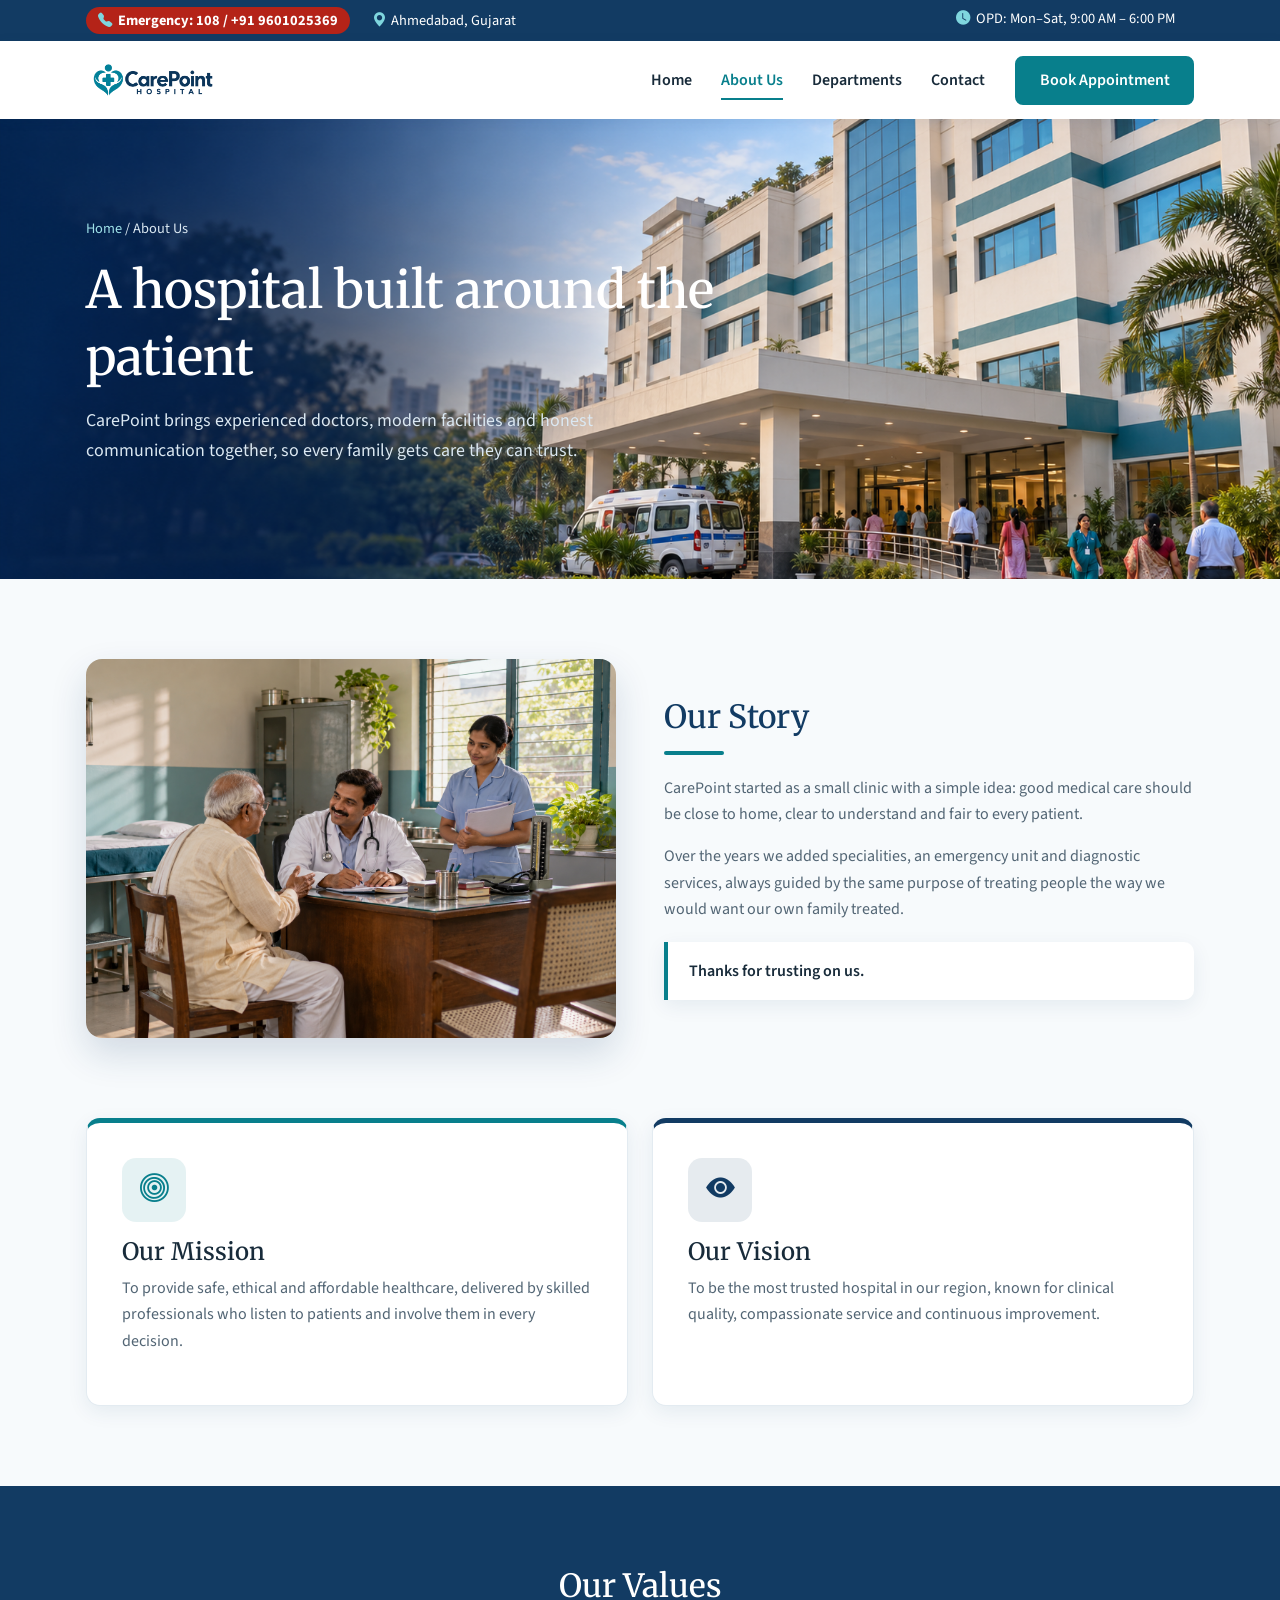
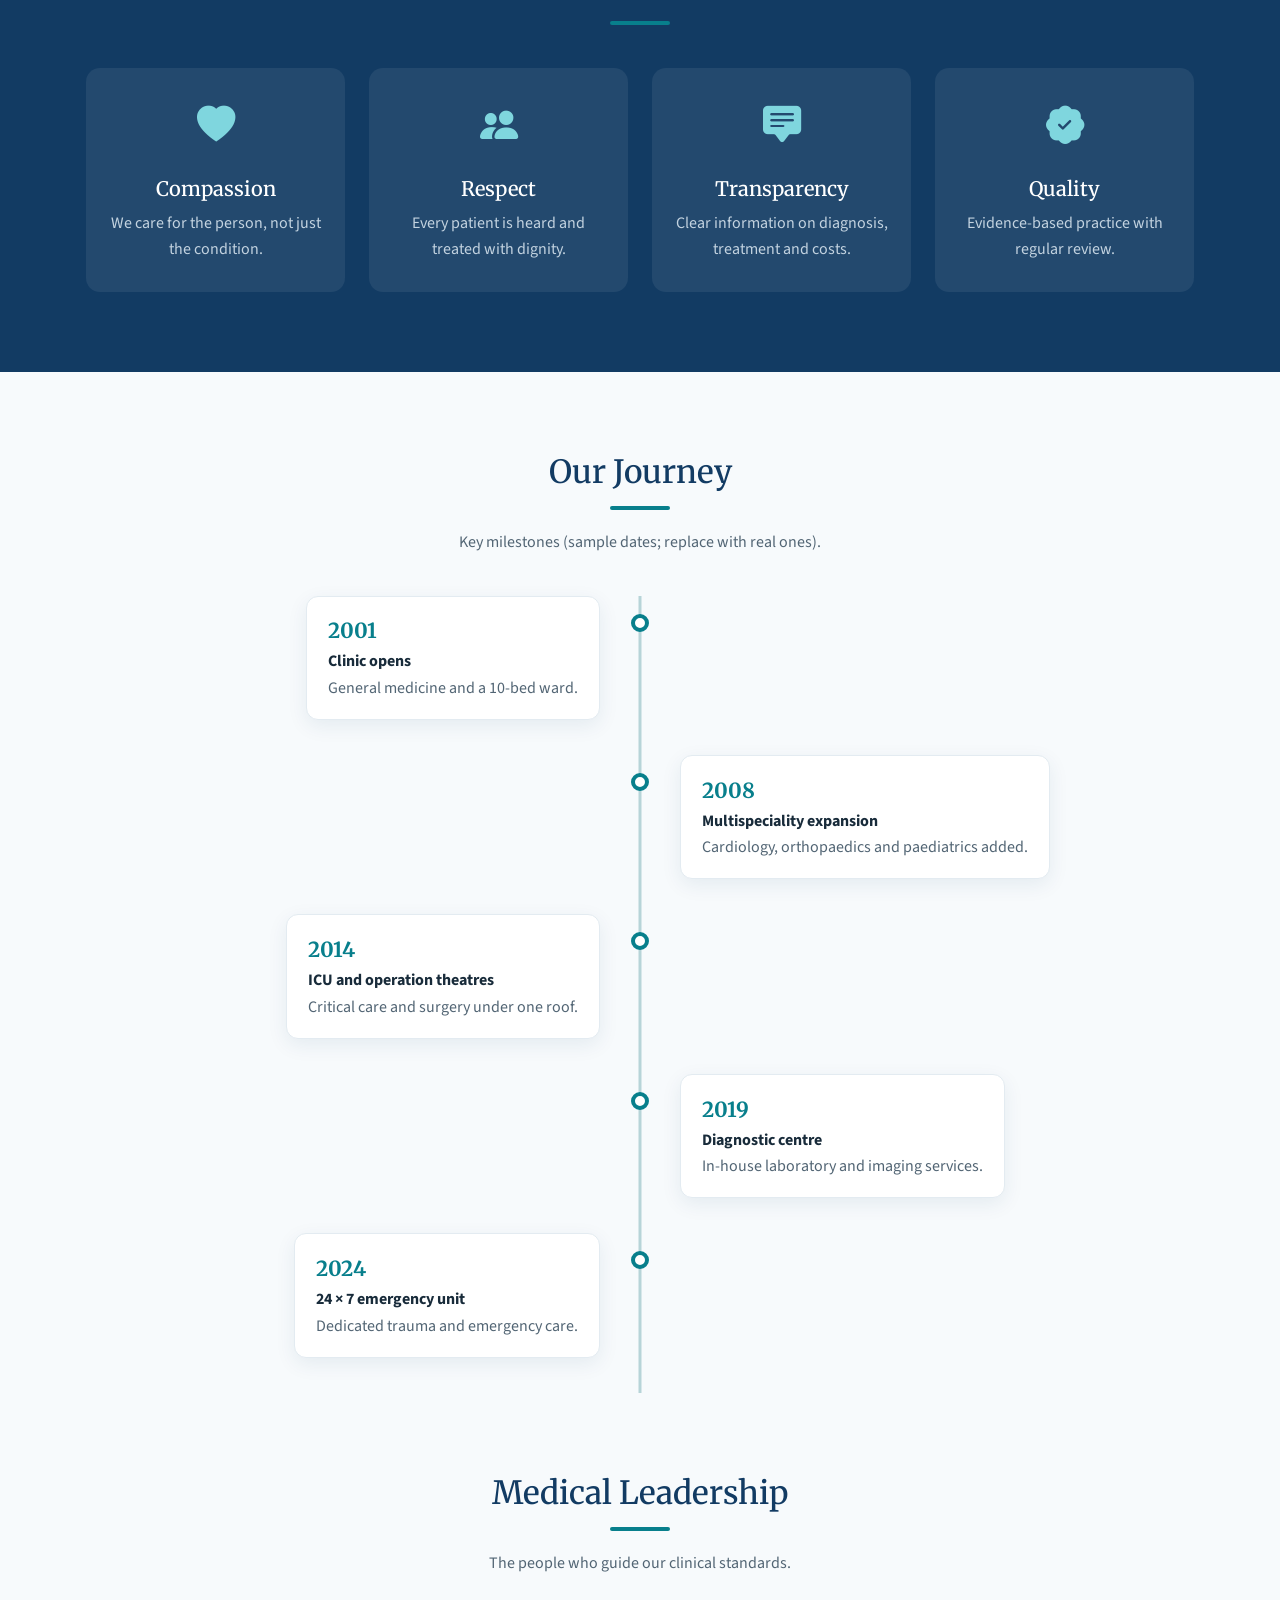
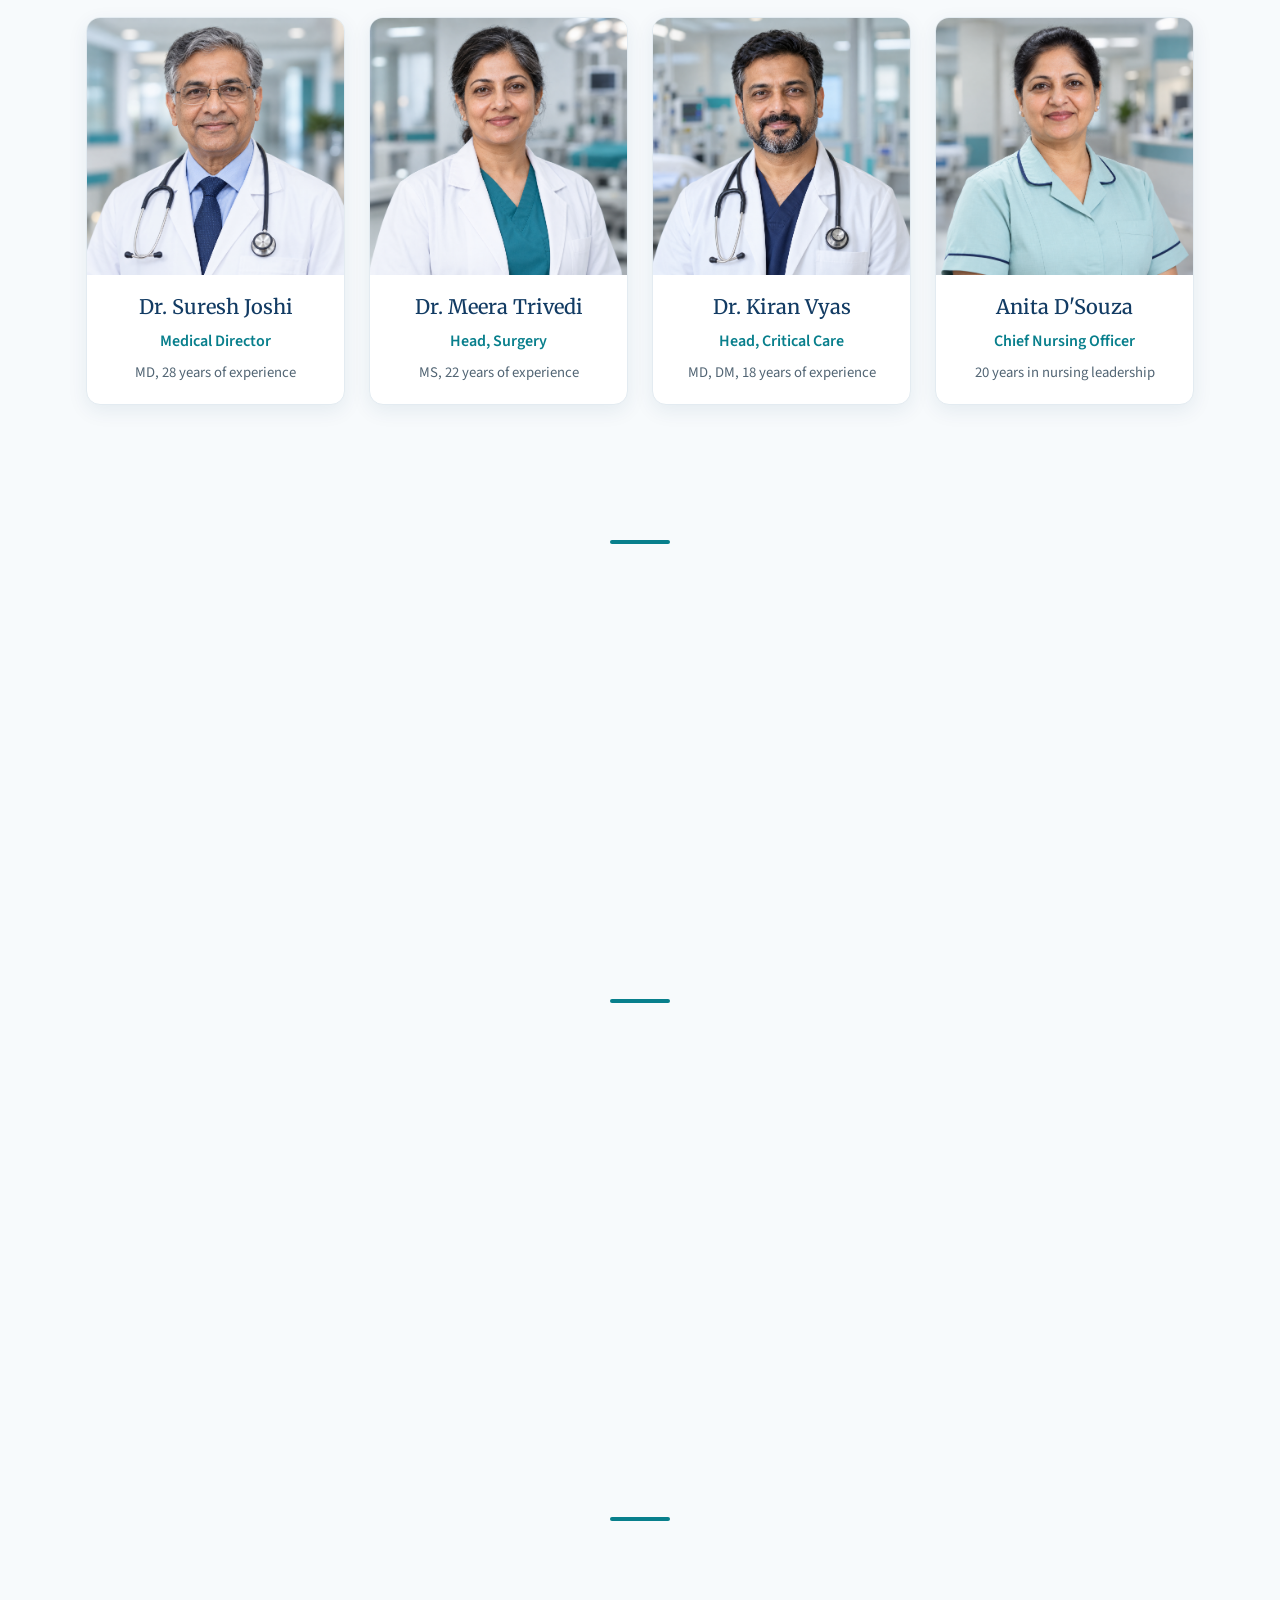
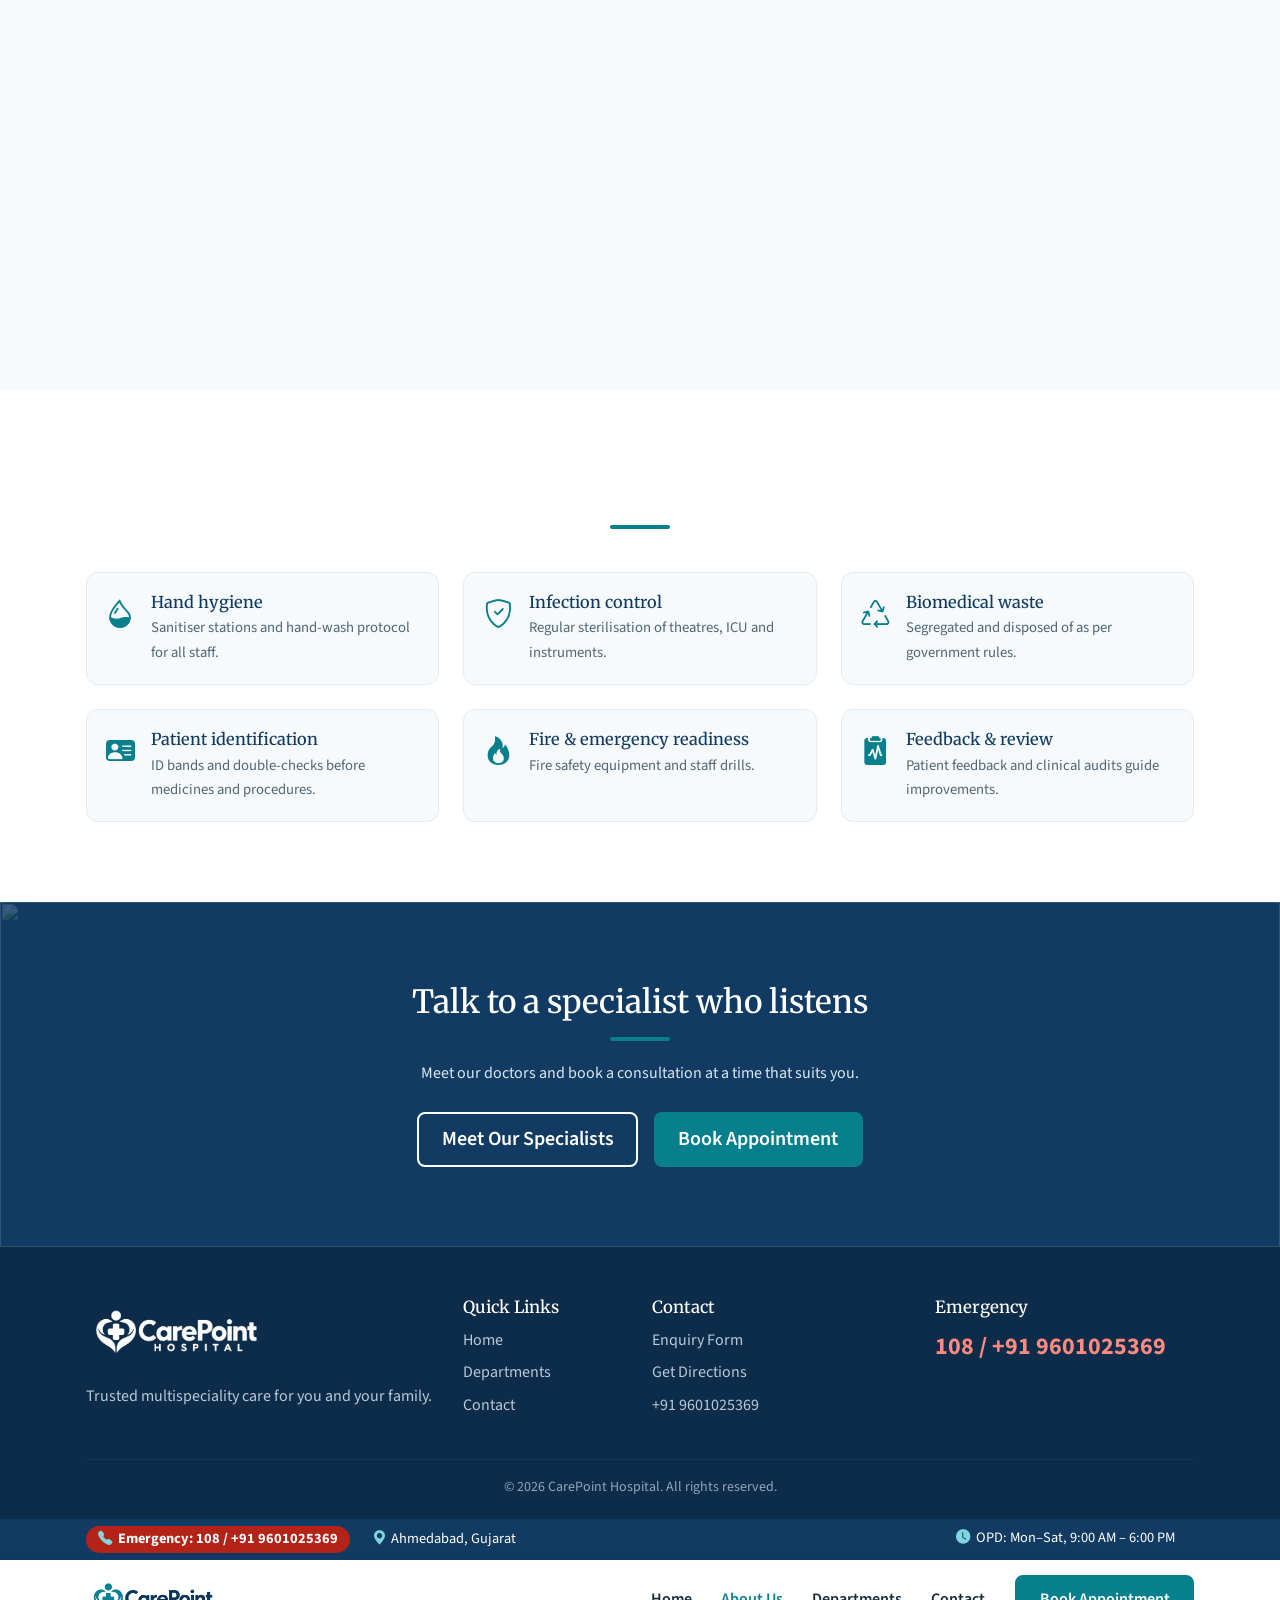
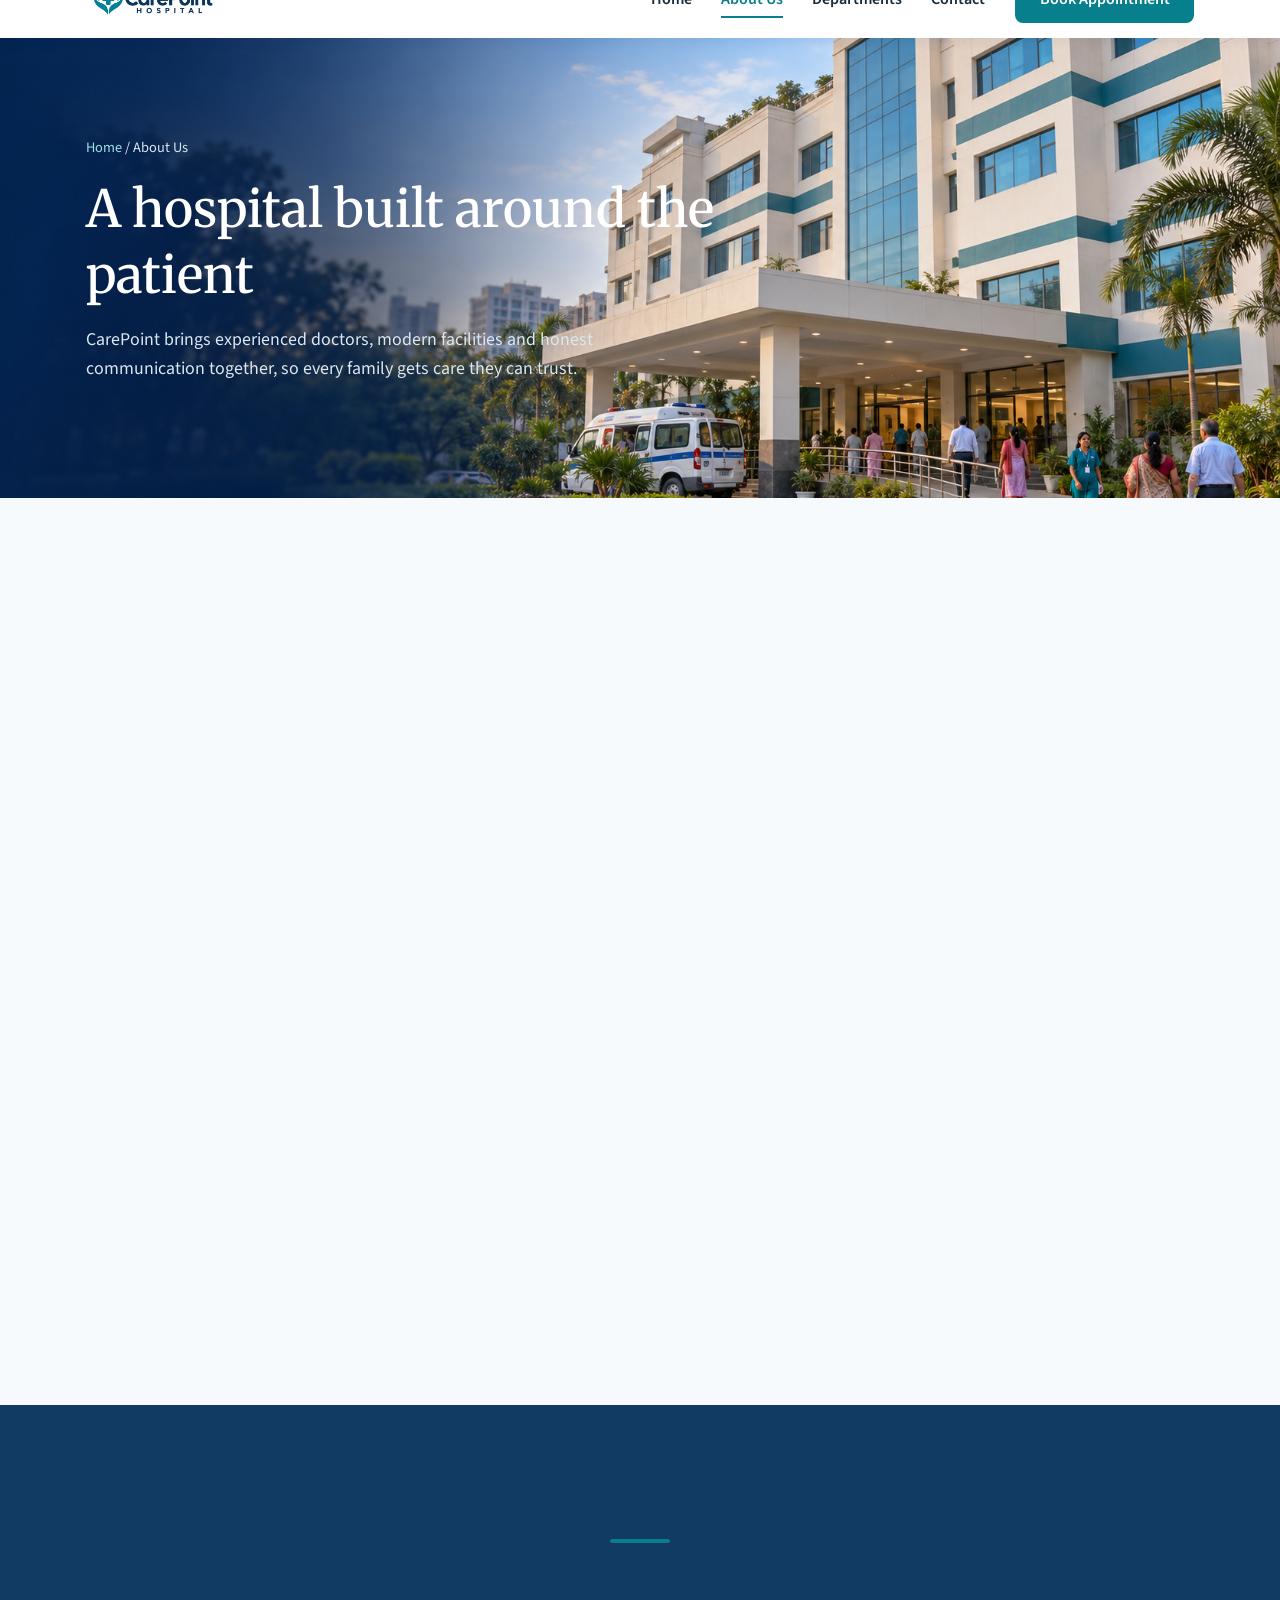
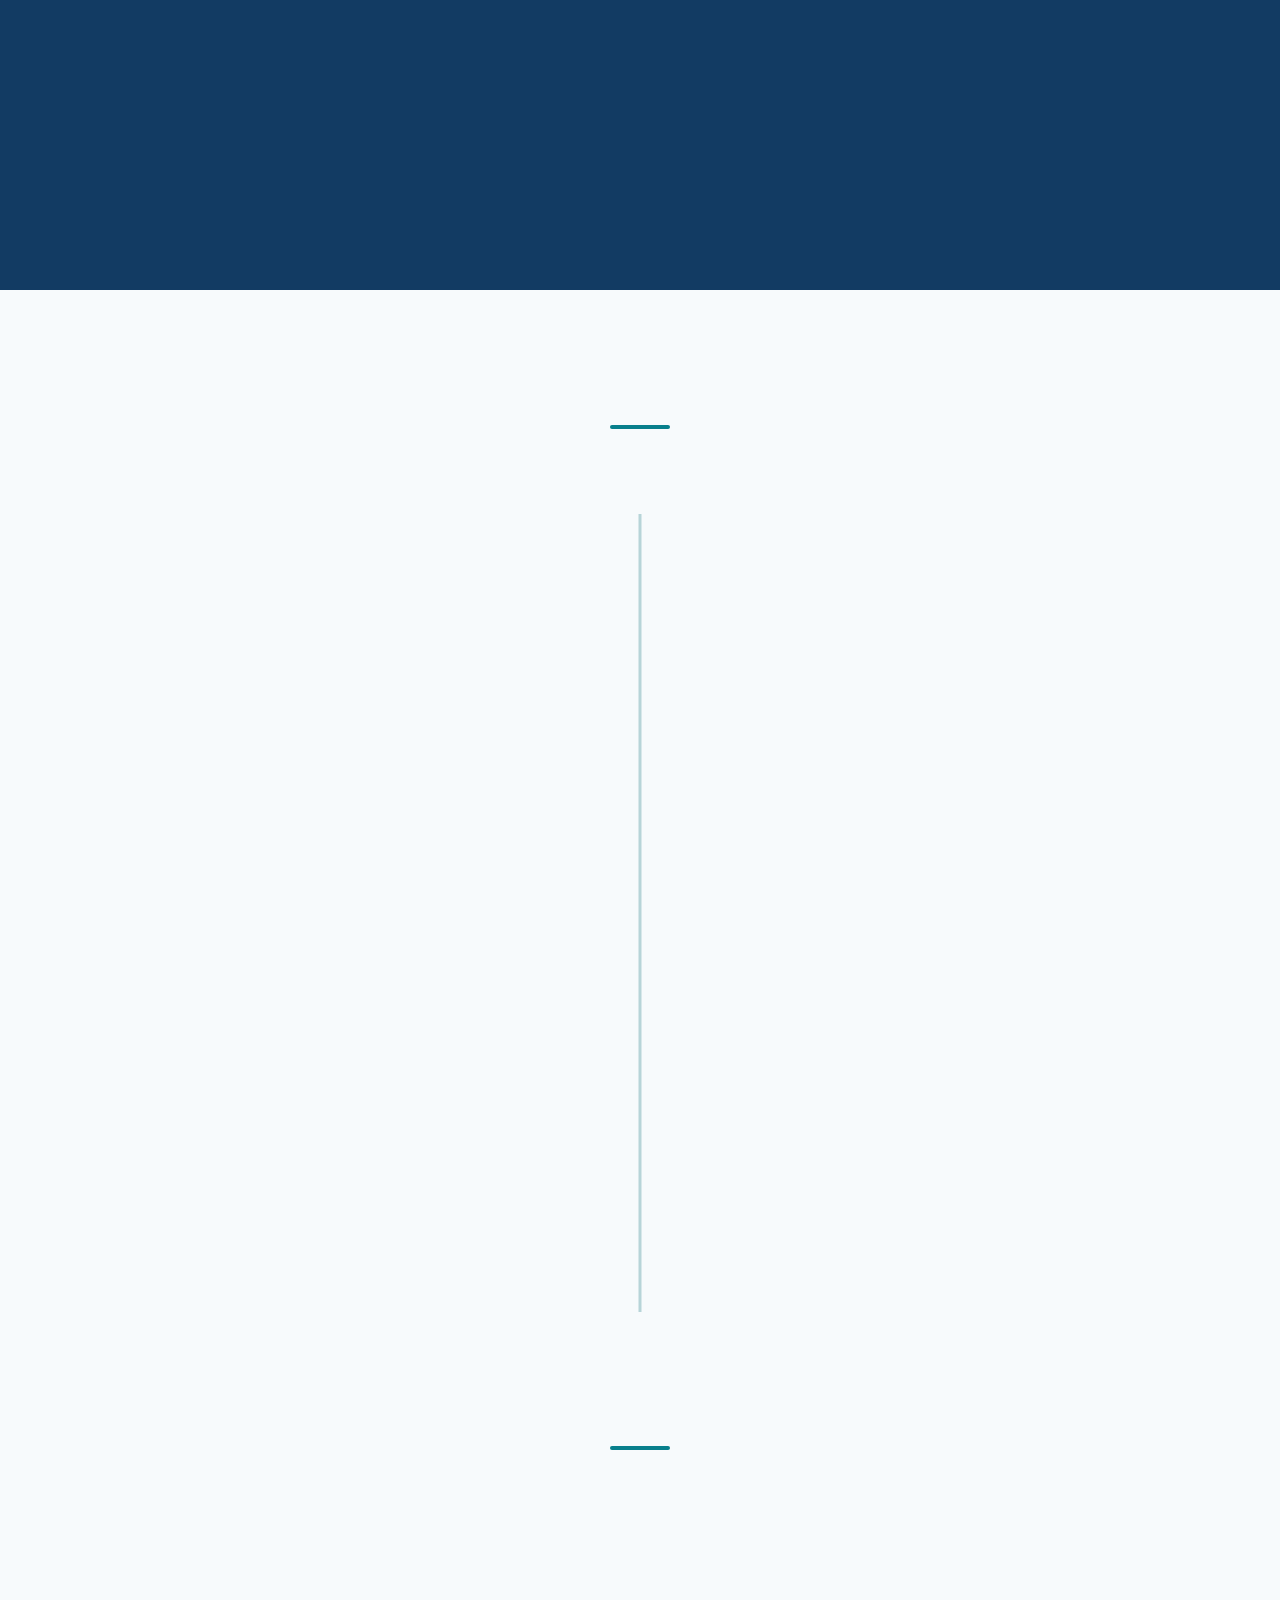
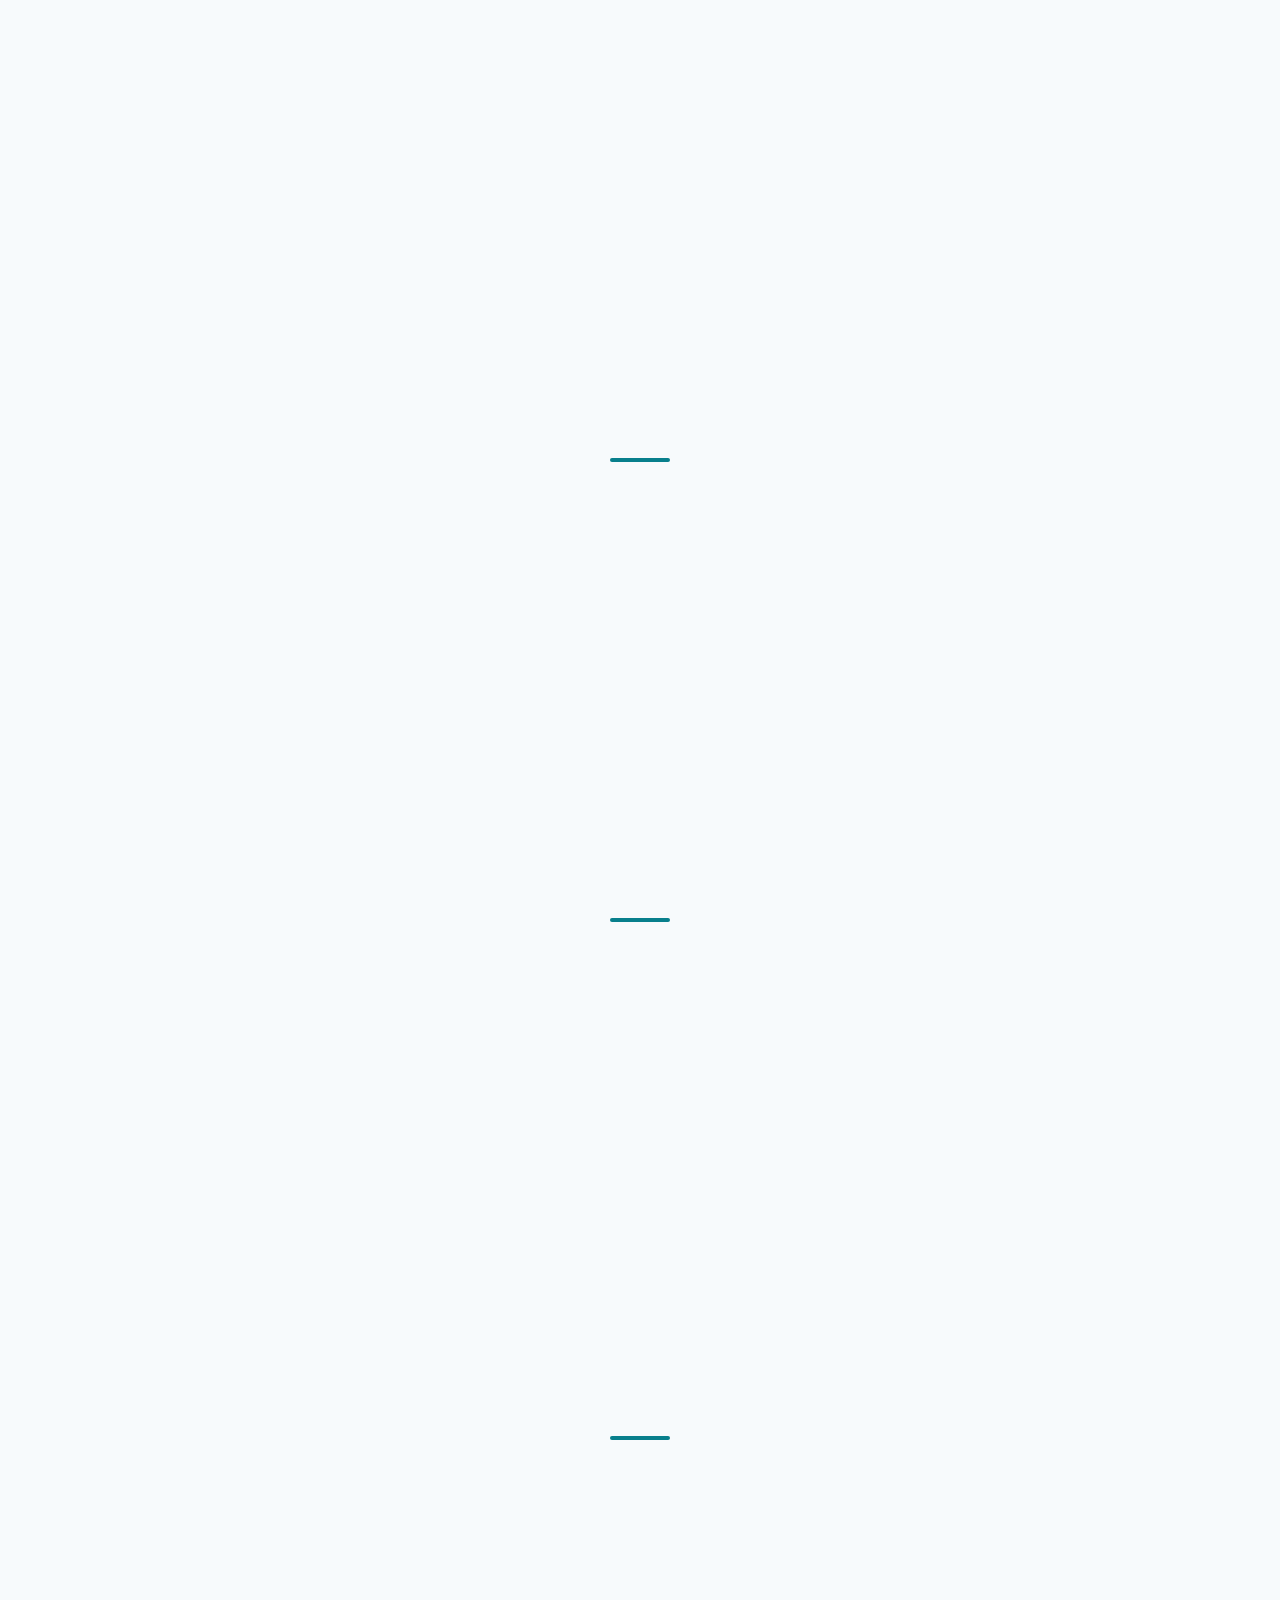
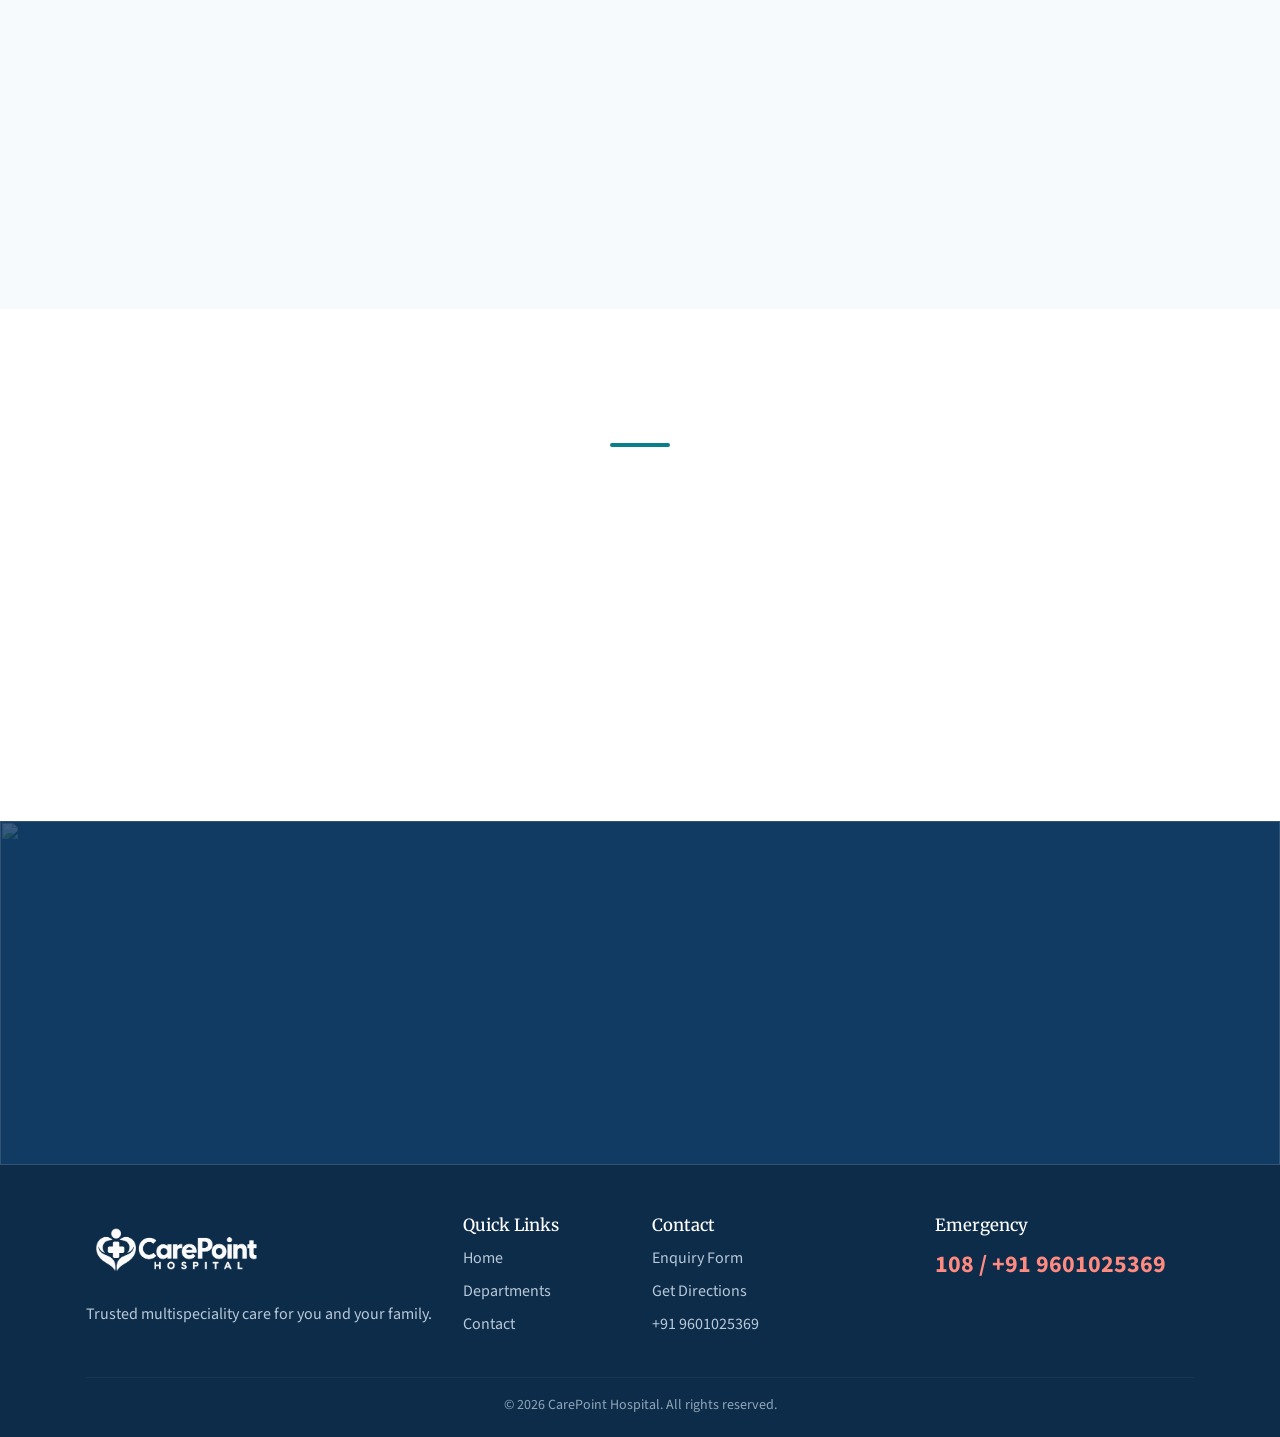
==== commit 135d115a: "Website updated" ====
--- a/about.html
+++ b/about.html
@@ -7,13 +7,24 @@
     <title>About Us | CarePoint Hospital</title>
     <link href="https://cdn.jsdelivr.net/npm/bootstrap@5.3.3/dist/css/bootstrap.min.css" rel="stylesheet">
     <link href="https://cdn.jsdelivr.net/npm/bootstrap-icons@1.11.3/font/bootstrap-icons.min.css" rel="stylesheet">
-    <link
-        href="https://fonts.googleapis.com/css2?family=Merriweather:wght@700&family=Source+Sans+3:wght@400;600;700&display=swap"
-        rel="stylesheet">
-    <link href="css/style.css" rel="stylesheet">
-    <link href="css/about.css" rel="stylesheet">
-    <link rel="stylesheet" href="css/aboutres.css">
-</head>
+    <link<!DOCTYPE html>
+        <html lang="en">
+
+        <head>
+            <meta charset="UTF-8">
+            <meta name="viewport" content="width=device-width, initial-scale=1">
+            <title>About Us | CarePoint Hospital</title>
+            <link href="https://cdn.jsdelivr.net/npm/bootstrap@5.3.3/dist/css/bootstrap.min.css" rel="stylesheet">
+            <link href="https://cdn.jsdelivr.net/npm/bootstrap-icons@1.11.3/font/bootstrap-icons.min.css"
+                rel="stylesheet">
+            <link
+                href="https://fonts.googleapis.com/css2?family=Merriweather:wght@700&family=Source+Sans+3:wght@400;600;700&display=swap"
+                rel="stylesheet">
+            <link href="css/style.css" rel="stylesheet">
+            <link href="css/about.css" rel="stylesheet">
+            <link rel="stylesheet" href="css/aboutres.css">
+            <link rel="shortcut icon" href="images/image copy 48.png" type="image/x-icon">
+        </head>
 
 <body>
 
@@ -21,7 +32,8 @@
     <div class="top-bar">
         <div class="container d-flex flex-wrap justify-content-between">
             <div>
-                <a href="tel:108" class="emergency"><i class="bi bi-telephone-fill"></i>Emergency: 108 / +91 9601025369</a>
+                <a href="tel:108" class="emergency"><i class="bi bi-telephone-fill"></i>Emergency: 108 / +91
+                    9601025369</a>
                 <span class="d-none d-md-inline"><i class="bi bi-geo-alt-fill"></i>Ahmedabad, Gujarat</span>
             </div>
             <span><i class="bi bi-clock-fill"></i>OPD: Mon–Sat, 9:00 AM – 6:00 PM</span>
@@ -42,7 +54,7 @@
                     <li class="nav-item"><a class="nav-link" href="depart.html">Departments</a></li>
                     <!-- <li class="nav-item"><a class="nav-link" href="index.html#doctors">Doctors</a></li>
                     <li class="nav-item"><a class="nav-link" href="index.html#journey">Patient Guide</a></li> -->
-                     <li class="nav-item"><a class="nav-link" href="contact.html">Contact</a></li>
+                    <li class="nav-item"><a class="nav-link" href="contact.html">Contact</a></li>
                     <li class="nav-item ms-lg-3"><a class="btn btn-teal" href="index.html#journey">Book Appointment</a>
                     </li>
                 </ul>
@@ -212,7 +224,8 @@
                 </div>
                 <div class="col-sm-6 col-lg-3 reveal">
                     <div class="card-x lead-card">
-                        <div class="photo"><img src="images/image copy 22.png" alt="Dr. Kiran Vyas" width="400" height="400">
+                        <div class="photo"><img src="images/image copy 22.png" alt="Dr. Kiran Vyas" width="400"
+                                height="400">
                         </div>
                         <div class="info">
                             <h5>Dr. Kiran Vyas</h5>
@@ -470,8 +483,8 @@
     <footer>
         <div class="container">
             <div class="row g-4">
-                <div class="col-lg-4"><img src="images/image copy 17.png" alt="CarePoint Hospital" width="180" height="52"
-                        class="mb-3">
+                <div class="col-lg-4"><img src="images/image copy 17.png" alt="CarePoint Hospital" width="180"
+                        height="52" class="mb-3">
                     <p style="color:#b8c9d8">Trusted multispeciality care for you and your family.</p>
                 </div>
                 <div class="col-6 col-lg-2">
@@ -481,7 +494,7 @@
                         <li><a href="index.html#departments">Departments</a></li>
                         <!-- <li><a href="index.html#doctors">Doctors</a></li>
                         <li><a href="index.html#journey">Patient Guide</a></li> -->
-                         <li><a href="#departments">Contact</a></li>
+                        <li><a href="#departments">Contact</a></li>
                     </ul>
                 </div>
                 <div class="col-6 col-lg-3">
@@ -511,4 +524,511 @@
     </script>
 </body>
 
+</html>
+<link  
+href="https://fonts.googleapis.com/css2?family=Merriweather:wght@700&family=Source+Sans+3:wght@400;600;700&display=swap"
+rel="stylesheet">
+<link href="css/style.css" rel="stylesheet">
+<link href="css/about.css" rel="stylesheet">
+<link rel="stylesheet" href="css/aboutres.css">
+</head>
+
+<body>
+
+    <!-- TOP BAR -->
+    <div class="top-bar">
+        <div class="container d-flex flex-wrap justify-content-between">
+            <div>
+                <a href="tel:108" class="emergency"><i class="bi bi-telephone-fill"></i>Emergency: 108 / +91
+                    9601025369</a>
+                <span class="d-none d-md-inline"><i class="bi bi-geo-alt-fill"></i>Ahmedabad, Gujarat</span>
+            </div>
+            <span><i class="bi bi-clock-fill"></i>OPD: Mon–Sat, 9:00 AM – 6:00 PM</span>
+        </div>
+    </div>
+
+    <!-- NAVBAR -->
+    <nav class="navbar navbar-expand-lg sticky-top">
+        <div class="container">
+            <a class="navbar-brand" href="index.html"><img src="images/image.png" alt="CarePoint Hospital logo"
+                    width="180" height="52"></a>
+            <button class="navbar-toggler" data-bs-toggle="collapse" data-bs-target="#nav"
+                aria-label="Toggle menu"><span class="navbar-toggler-icon"></span></button>
+            <div class="collapse navbar-collapse" id="nav">
+                <ul class="navbar-nav ms-auto align-items-lg-center">
+                    <li class="nav-item"><a class="nav-link" href="index.html">Home</a></li>
+                    <li class="nav-item"><a class="nav-link active" href="about.html">About Us</a></li>
+                    <li class="nav-item"><a class="nav-link" href="depart.html">Departments</a></li>
+                    <!-- <li class="nav-item"><a class="nav-link" href="index.html#doctors">Doctors</a></li>
+                    <li class="nav-item"><a class="nav-link" href="index.html#journey">Patient Guide</a></li> -->
+                    <li class="nav-item"><a class="nav-link" href="contact.html">Contact</a></li>
+                    <li class="nav-item ms-lg-3"><a class="btn btn-teal" href="index.html#journey">Book Appointment</a>
+                    </li>
+                </ul>
+            </div>
+        </div>
+    </nav>
+
+    <!-- 1. ABOUT HERO -->
+    <header class="page-hero">
+        <img src="images/image copy 19.png" alt="CarePoint Hospital building" width="1920" height="700">
+        <div class="container">
+            <div class="col-lg-7">
+                <div class="crumbs"><a href="index.html">Home</a> <span>/ About Us</span></div>
+                <h1>A hospital built around the patient</h1>
+                <p class="mt-3">CarePoint brings experienced doctors, modern facilities and honest communication
+                    together, so every family gets care they can trust.</p>
+            </div>
+        </div>
+    </header>
+
+    <!-- 2. OUR STORY -->
+    <section class="story">
+        <div class="container">
+            <div class="row align-items-center g-5">
+                <div class="col-lg-6 reveal"><img src="images/image copy 18.png" alt="Early days of the hospital"
+                        width="700" height="500"></div>
+                <div class="col-lg-6 reveal">
+                    <h2>Our Story</h2>
+                    <div class="divider left"></div>
+                    <p>CarePoint started as a small clinic with a simple idea: good medical care should be close to
+                        home, clear to understand and fair to every patient.</p>
+                    <p>Over the years we added specialities, an emergency unit and diagnostic services, always guided by
+                        the same purpose of treating people the way we would want our own family treated.</p>
+                    <div class="quote-box">Thanks for trusting on us.</div>
+                </div>
+            </div>
+        </div>
+    </section>
+
+    <!-- 3. MISSION & VISION -->
+    <section class="pt-0">
+        <div class="container">
+            <div class="row g-4">
+                <div class="col-md-6 reveal">
+                    <div class="card-x mv">
+                        <div class="ic"><i class="bi bi-bullseye"></i></div>
+                        <h3 class="h4">Our Mission</h3>
+                        <p>To provide safe, ethical and affordable healthcare, delivered by skilled professionals who
+                            listen to patients and involve them in every decision.</p>
+                    </div>
+                </div>
+                <div class="col-md-6 reveal">
+                    <div class="card-x mv vision">
+                        <div class="ic"><i class="bi bi-eye-fill"></i></div>
+                        <h3 class="h4">Our Vision</h3>
+                        <p>To be the most trusted hospital in our region, known for clinical quality, compassionate
+                            service and continuous improvement.</p>
+                    </div>
+                </div>
+            </div>
+        </div>
+    </section>
+
+    <!-- 4. VALUES -->
+    <section class="values">
+        <div class="container text-center">
+            <h2 class="reveal">Our Values</h2>
+            <div class="divider"></div>
+            <div class="row g-4 mt-2">
+                <div class="col-sm-6 col-lg-3 reveal">
+                    <div class="val"><i class="bi bi-heart-fill"></i>
+                        <h5 class="mt-3">Compassion</h5>
+                        <p class="mb-0">We care for the person, not just the condition.</p>
+                    </div>
+                </div>
+                <div class="col-sm-6 col-lg-3 reveal">
+                    <div class="val"><i class="bi bi-people-fill"></i>
+                        <h5 class="mt-3">Respect</h5>
+                        <p class="mb-0">Every patient is heard and treated with dignity.</p>
+                    </div>
+                </div>
+                <div class="col-sm-6 col-lg-3 reveal">
+                    <div class="val"><i class="bi bi-chat-square-text-fill"></i>
+                        <h5 class="mt-3">Transparency</h5>
+                        <p class="mb-0">Clear information on diagnosis, treatment and costs.</p>
+                    </div>
+                </div>
+                <div class="col-sm-6 col-lg-3 reveal">
+                    <div class="val"><i class="bi bi-patch-check-fill"></i>
+                        <h5 class="mt-3">Quality</h5>
+                        <p class="mb-0">Evidence-based practice with regular review.</p>
+                    </div>
+                </div>
+            </div>
+        </div>
+    </section>
+
+    <!-- 5. JOURNEY -->
+    <section>
+        <div class="container text-center">
+            <h2 class="reveal">Our Journey</h2>
+            <div class="divider"></div>
+            <p class="sec-sub reveal">Key milestones (sample dates; replace with real ones).</p>
+            <div class="timeline">
+                <div class="tl-item reveal">
+                    <div class="tl-card">
+                        <div class="tl-year">2001</div><strong>Clinic opens</strong>
+                        <p class="mb-0">General medicine and a 10-bed ward.</p>
+                    </div>
+                </div>
+                <div class="tl-item reveal">
+                    <div class="tl-card">
+                        <div class="tl-year">2008</div><strong>Multispeciality expansion</strong>
+                        <p class="mb-0">Cardiology, orthopaedics and paediatrics added.</p>
+                    </div>
+                </div>
+                <div class="tl-item reveal">
+                    <div class="tl-card">
+                        <div class="tl-year">2014</div><strong>ICU and operation theatres</strong>
+                        <p class="mb-0">Critical care and surgery under one roof.</p>
+                    </div>
+                </div>
+                <div class="tl-item reveal">
+                    <div class="tl-card">
+                        <div class="tl-year">2019</div><strong>Diagnostic centre</strong>
+                        <p class="mb-0">In-house laboratory and imaging services.</p>
+                    </div>
+                </div>
+                <div class="tl-item reveal">
+                    <div class="tl-card">
+                        <div class="tl-year">2024</div><strong>24 × 7 emergency unit</strong>
+                        <p class="mb-0">Dedicated trauma and emergency care.</p>
+                    </div>
+                </div>
+            </div>
+        </div>
+    </section>
+
+    <!-- 6. MEDICAL LEADERSHIP -->
+    <section class="pt-0">
+        <div class="container text-center">
+            <h2 class="reveal">Medical Leadership</h2>
+            <div class="divider"></div>
+            <p class="sec-sub reveal">The people who guide our clinical standards.</p>
+            <div class="row g-4 justify-content-center">
+                <div class="col-sm-6 col-lg-3 reveal">
+                    <div class="card-x lead-card">
+                        <div class="photo"><img src="images/image copy 20.png" alt="Dr. Suresh Joshi" width="400"
+                                height="400"></div>
+                        <div class="info">
+                            <h5>Dr. Suresh Joshi</h5>
+                            <div class="role">Medical Director</div>
+                            <p>MD, 28 years of experience</p>
+                        </div>
+                    </div>
+                </div>
+                <div class="col-sm-6 col-lg-3 reveal">
+                    <div class="card-x lead-card">
+                        <div class="photo"><img src="images/image copy 21.png" alt="Dr. Meera Trivedi" width="400"
+                                height="400"></div>
+                        <div class="info">
+                            <h5>Dr. Meera Trivedi</h5>
+                            <div class="role">Head, Surgery</div>
+                            <p>MS, 22 years of experience</p>
+                        </div>
+                    </div>
+                </div>
+                <div class="col-sm-6 col-lg-3 reveal">
+                    <div class="card-x lead-card">
+                        <div class="photo"><img src="images/image copy 22.png" alt="Dr. Kiran Vyas" width="400"
+                                height="400">
+                        </div>
+                        <div class="info">
+                            <h5>Dr. Kiran Vyas</h5>
+                            <div class="role">Head, Critical Care</div>
+                            <p>MD, DM, 18 years of experience</p>
+                        </div>
+                    </div>
+                </div>
+                <div class="col-sm-6 col-lg-3 reveal">
+                    <div class="card-x lead-card">
+                        <div class="photo"><img src="images/image copy 23.png" alt="Sister Anita D'Souza" width="400"
+                                height="400"></div>
+                        <div class="info">
+                            <h5>Anita D'Souza</h5>
+                            <div class="role">Chief Nursing Officer</div>
+                            <p>20 years in nursing leadership</p>
+                        </div>
+                    </div>
+                </div>
+            </div>
+        </div>
+    </section>
+
+    <!-- 7. HEALTHCARE TEAM -->
+    <section class="pt-0">
+        <div class="container text-center">
+            <h2 class="reveal">Our Healthcare Team</h2>
+            <div class="divider"></div>
+            <p class="sec-sub reveal">Clinical and support staff working together for every patient.</p>
+            <div class="row g-4">
+                <div class="col-md-4 reveal">
+                    <div class="team-card"><img src="images/image copy 24.png" alt="Group of doctors" width="600"
+                            height="400">
+                        <div class="cap"><strong>Doctors</strong><small>Specialists across all departments</small></div>
+                    </div>
+                </div>
+                <div class="col-md-4 reveal">
+                    <div class="team-card"><img src="images/image copy 25.png" alt="Nursing team" width="600"
+                            height="400">
+                        <div class="cap"><strong>Nurses</strong><small>Trained, round-the-clock bedside care</small>
+                        </div>
+                    </div>
+                </div>
+                <div class="col-md-4 reveal">
+                    <div class="team-card"><img src="images/image copy 26.png" alt="Support staff" width="600"
+                            height="400">
+                        <div class="cap"><strong>Support Team</strong><small>Technicians, front desk and
+                                housekeeping</small></div>
+                    </div>
+                </div>
+            </div>
+        </div>
+    </section>
+
+    <!-- 8. INFRASTRUCTURE -->
+    <section class="pt-0">
+        <div class="container text-center">
+            <h2 class="reveal">Infrastructure</h2>
+            <div class="divider"></div>
+            <p class="sec-sub reveal">Comfortable, clean spaces designed for care.</p>
+            <div class="row g-4 text-start">
+                <div class="col-sm-6 col-lg-3 reveal">
+                    <div class="card-x infra">
+                        <div class="imgwrap"><img src="images/image copy 27.png" alt="Patient room" width="600"
+                                height="400"></div>
+                        <div class="body">
+                            <h5>Patient Rooms</h5>
+                            <p class="mb-0">Private and shared rooms with attendant space.</p>
+                        </div>
+                    </div>
+                </div>
+                <div class="col-sm-6 col-lg-3 reveal">
+                    <div class="card-x infra">
+                        <div class="imgwrap"><img src="images/image copy 28.png" alt="Consultation room" width="600"
+                                height="400"></div>
+                        <div class="body">
+                            <h5>Consultation Rooms</h5>
+                            <p class="mb-0">Quiet, private rooms for OPD visits.</p>
+                        </div>
+                    </div>
+                </div>
+                <div class="col-sm-6 col-lg-3 reveal">
+                    <div class="card-x infra">
+                        <div class="imgwrap"><img src="images/image copy 29.png" alt="Treatment area" width="600"
+                                height="400"></div>
+                        <div class="body">
+                            <h5>Treatment Areas</h5>
+                            <p class="mb-0">Day-care, dressing and procedure rooms.</p>
+                        </div>
+                    </div>
+                </div>
+                <div class="col-sm-6 col-lg-3 reveal">
+                    <div class="card-x infra">
+                        <div class="imgwrap"><img src="images/image copy 30.png" alt="Reception and waiting area"
+                                width="600" height="400"></div>
+                        <div class="body">
+                            <h5>Reception &amp; Waiting</h5>
+                            <p class="mb-0">Seating, help desk and wheelchair access.</p>
+                        </div>
+                    </div>
+                </div>
+            </div>
+        </div>
+    </section>
+
+    <!-- 9. TECHNOLOGY -->
+    <section class="pt-0">
+        <div class="container text-center">
+            <h2 class="reveal">Technology &amp; Equipment</h2>
+            <div class="divider"></div>
+            <p class="sec-sub reveal">List only the equipment your hospital actually has.</p>
+            <div class="row g-4 text-start">
+                <div class="col-lg-6 reveal">
+                    <div class="card-x tech"><img src="images/image copy 31.png" alt="Digital X-ray" width="200"
+                            height="200">
+                        <div>
+                            <h5>Digital X-ray</h5>
+                            <p>Fast, low-dose imaging for bones, chest and joints.</p>
+                        </div>
+                    </div>
+                </div>
+                <div class="col-lg-6 reveal">
+                    <div class="card-x tech"><img src="images/image copy 32.png" alt="Ultrasound machine" width="200"
+                            height="200">
+                        <div>
+                            <h5>Ultrasound</h5>
+                            <p>Safe scans for pregnancy care, abdomen and heart.</p>
+                        </div>
+                    </div>
+                </div>
+                <div class="col-lg-6 reveal">
+                    <div class="card-x tech"><img src="images/image copy 33.png" alt="Patient monitor" width="200"
+                            height="200">
+                        <div>
+                            <h5>ICU Monitors &amp; Ventilators</h5>
+                            <p>Continuous tracking of heart rate, oxygen and breathing.</p>
+                        </div>
+                    </div>
+                </div>
+                <div class="col-lg-6 reveal">
+                    <div class="card-x tech"><img src="images/image copy 34.png" alt="Laboratory analyser" width="200"
+                            height="200">
+                        <div>
+                            <h5>Automated Lab Analysers</h5>
+                            <p>Accurate blood and urine reports in less time.</p>
+                        </div>
+                    </div>
+                </div>
+            </div>
+        </div>
+    </section>
+
+    <!-- 10. QUALITY & SAFETY -->
+    <section class="safety">
+        <div class="container text-center">
+            <h2 class="reveal">Quality &amp; Patient Safety</h2>
+            <div class="divider"></div>
+            <div class="row g-4 mt-2 text-start">
+                <div class="col-md-6 col-lg-4 reveal">
+                    <div class="safe"><i class="bi bi-droplet-half"></i>
+                        <div>
+                            <h5>Hand hygiene</h5>
+                            <p>Sanitiser stations and hand-wash protocol for all staff.</p>
+                        </div>
+                    </div>
+                </div>
+                <div class="col-md-6 col-lg-4 reveal">
+                    <div class="safe"><i class="bi bi-shield-check"></i>
+                        <div>
+                            <h5>Infection control</h5>
+                            <p>Regular sterilisation of theatres, ICU and instruments.</p>
+                        </div>
+                    </div>
+                </div>
+                <div class="col-md-6 col-lg-4 reveal">
+                    <div class="safe"><i class="bi bi-recycle"></i>
+                        <div>
+                            <h5>Biomedical waste</h5>
+                            <p>Segregated and disposed of as per government rules.</p>
+                        </div>
+                    </div>
+                </div>
+                <div class="col-md-6 col-lg-4 reveal">
+                    <div class="safe"><i class="bi bi-person-vcard-fill"></i>
+                        <div>
+                            <h5>Patient identification</h5>
+                            <p>ID bands and double-checks before medicines and procedures.</p>
+                        </div>
+                    </div>
+                </div>
+                <div class="col-md-6 col-lg-4 reveal">
+                    <div class="safe"><i class="bi bi-fire"></i>
+                        <div>
+                            <h5>Fire &amp; emergency readiness</h5>
+                            <p>Fire safety equipment and staff drills.</p>
+                        </div>
+                    </div>
+                </div>
+                <div class="col-md-6 col-lg-4 reveal">
+                    <div class="safe"><i class="bi bi-clipboard2-pulse-fill"></i>
+                        <div>
+                            <h5>Feedback &amp; review</h5>
+                            <p>Patient feedback and clinical audits guide improvements.</p>
+                        </div>
+                    </div>
+                </div>
+            </div>
+        </div>
+    </section>
+
+    <!-- 11. ACCREDITATIONS
+    <section>
+        <div class="container text-center">
+            <h2 class="reveal">Accreditations &amp; Recognition</h2>
+            <div class="divider"></div>
+            <div class="row g-4 justify-content-center mt-2">
+                <div class="col-6 col-md-3 reveal">
+                    <div class="card-x accr"><img src="images/accr-1.png" alt="Accreditation logo 1" width="160"
+                            height="90">
+                        <h5>Accreditation Name</h5><small>Valid till: ____</small>
+                    </div>
+                </div>
+                <div class="col-6 col-md-3 reveal">
+                    <div class="card-x accr"><img src="images/accr-2.png" alt="Accreditation logo 2" width="160"
+                            height="90">
+                        <h5>Certification Name</h5><small>Year awarded: ____</small>
+                    </div>
+                </div>
+                <div class="col-6 col-md-3 reveal">
+                    <div class="card-x accr"><img src="images/accr-3.png" alt="Award logo" width="160" height="90">
+                        <h5>Award Name</h5><small>Awarded by: ____</small>
+                    </div>
+                </div>
+            </div>
+            <p class="note reveal"><strong>Important:</strong> show only certificates and awards the hospital really
+                holds. Add the issuing body, year and validity, and remove these placeholders if none apply.</p>
+        </div>
+    </section> -->
+
+    <!-- 12. CTA -->
+    <section class="cta">
+        <img src="images/cta-bg.jpg" alt="" width="1920" height="500">
+        <div class="container reveal">
+            <h2>Talk to a specialist who listens</h2>
+            <div class="divider"></div>
+            <p>Meet our doctors and book a consultation at a time that suits you.</p>
+            <div class="d-flex flex-wrap gap-3 justify-content-center">
+                <a href="index.html#doctors" class="btn btn-outline-light-x btn-lg">Meet Our Specialists</a>
+                <a href="index.html#journey" class="btn btn-teal btn-lg">Book Appointment</a>
+            </div>
+        </div>
+    </section>
+
+    <!-- FOOTER -->
+    <footer>
+        <div class="container">
+            <div class="row g-4">
+                <div class="col-lg-4"><img src="images/image copy 17.png" alt="CarePoint Hospital" width="180"
+                        height="52" class="mb-3">
+                    <p style="color:#b8c9d8">Trusted multispeciality care for you and your family.</p>
+                </div>
+                <div class="col-6 col-lg-2">
+                    <h5>Quick Links</h5>
+                    <ul>
+                        <li><a href="index.html">Home</a></li>
+                        <li><a href="index.html#departments">Departments</a></li>
+                        <!-- <li><a href="index.html#doctors">Doctors</a></li>
+                        <li><a href="index.html#journey">Patient Guide</a></li> -->
+                        <li><a href="#departments">Contact</a></li>
+                    </ul>
+                </div>
+                <div class="col-6 col-lg-3">
+                    <h5>Contact</h5>
+                    <ul>
+                        <li><a href="#enquiry">Enquiry Form</a></li>
+                        <li><a href="https://maps.google.com" target="_blank" rel="noopener">Get Directions</a></li>
+                        <li><a href="tel:+919601025369">+91 9601025369</a></li>
+                    </ul>
+                </div>
+                <div class="col-lg-3">
+                    <h5>Emergency</h5>
+                    <p class="fs-4 mb-0" style="color:#ff8a80;font-weight:700">108 / +91 9601025369</p>
+                </div>
+            </div>
+            <hr class="mt-4">
+            <p class="text-center small mb-0" style="color:#8fa6b8">© 2026 CarePoint Hospital. All rights reserved.</p>
+        </div>
+    </footer>
+
+    <!-- <a href="tel:108" class="sos-float" aria-label="Emergency call"><i class="bi bi-telephone-fill"></i></a> -->
+
+    <script src="https://cdn.jsdelivr.net/npm/bootstrap@5.3.3/dist/js/bootstrap.bundle.min.js"></script>
+    <script>
+        const io = new IntersectionObserver((es) => es.forEach(e => { if (e.isIntersecting) { e.target.classList.add('show'); io.unobserve(e.target); } }), { threshold: .12 });
+        document.querySelectorAll('.reveal').forEach(el => io.observe(el));
+    </script>
+</body>
+
 </html>
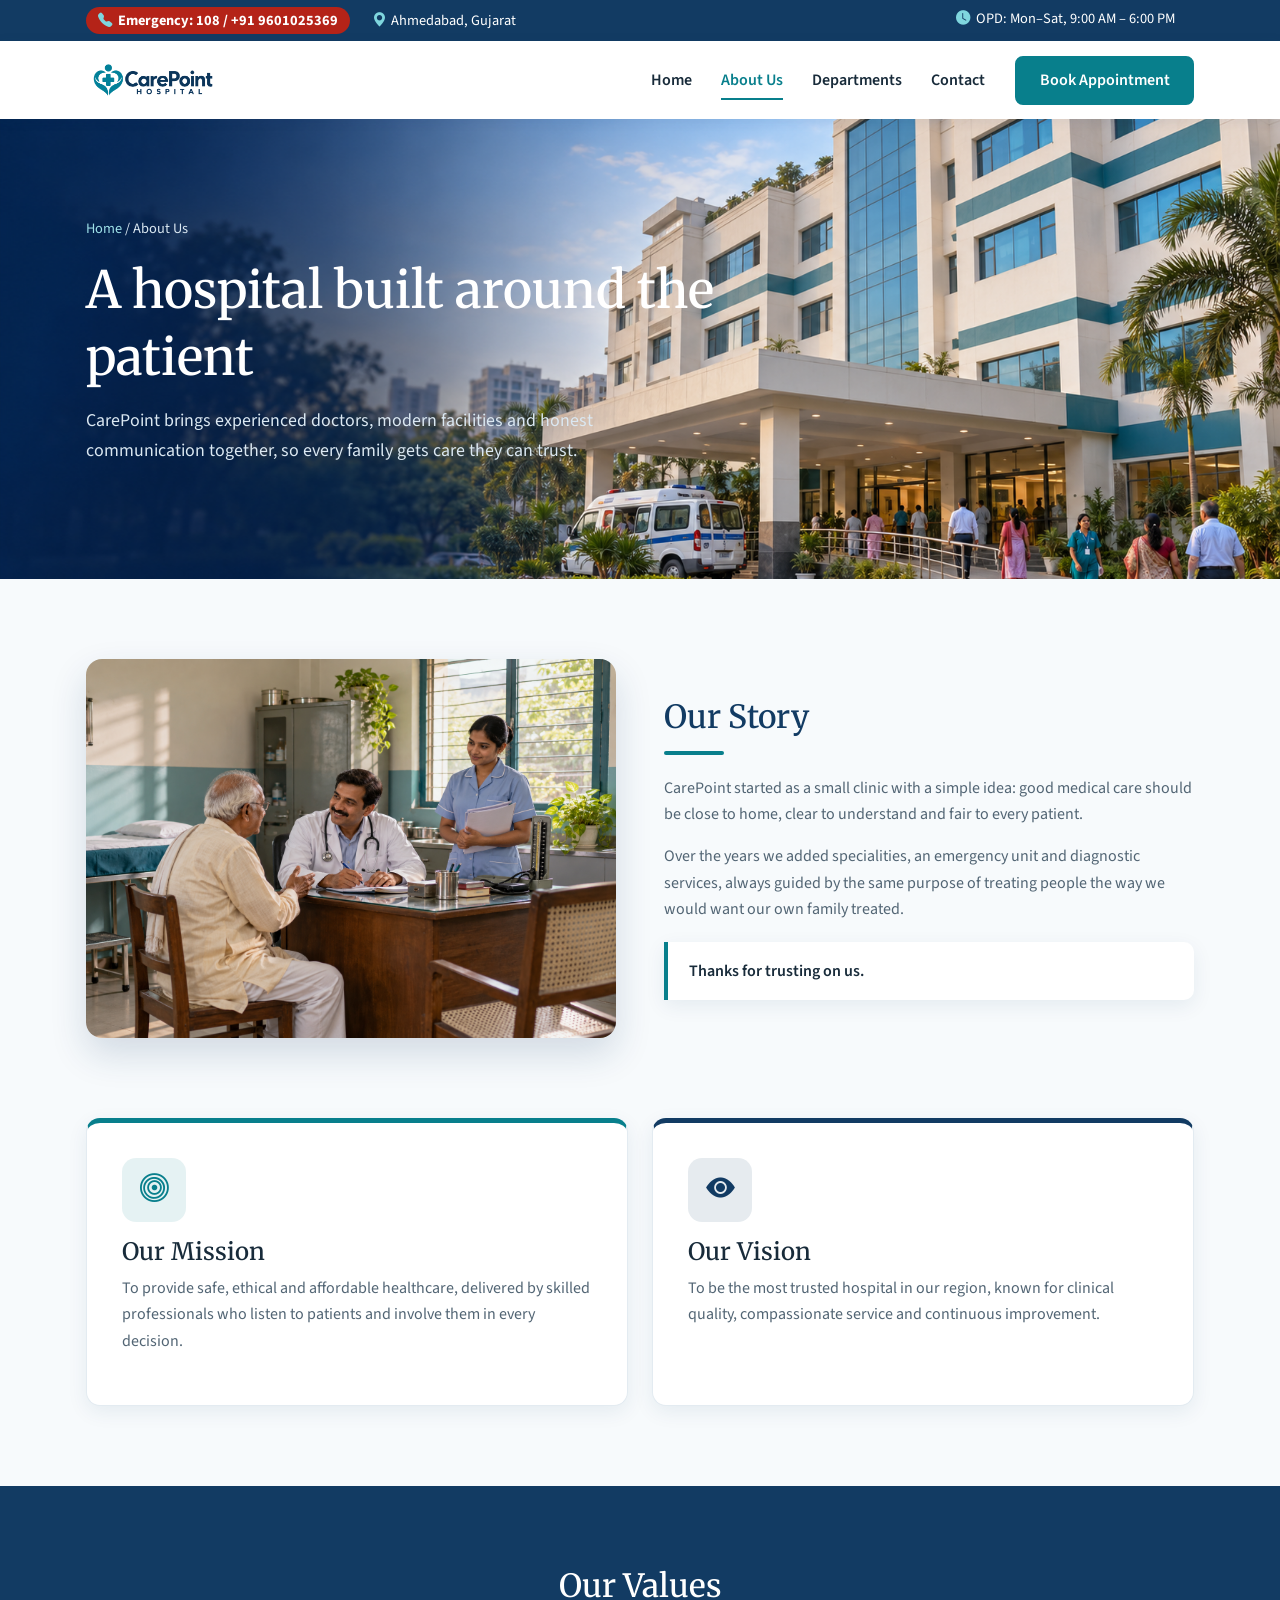
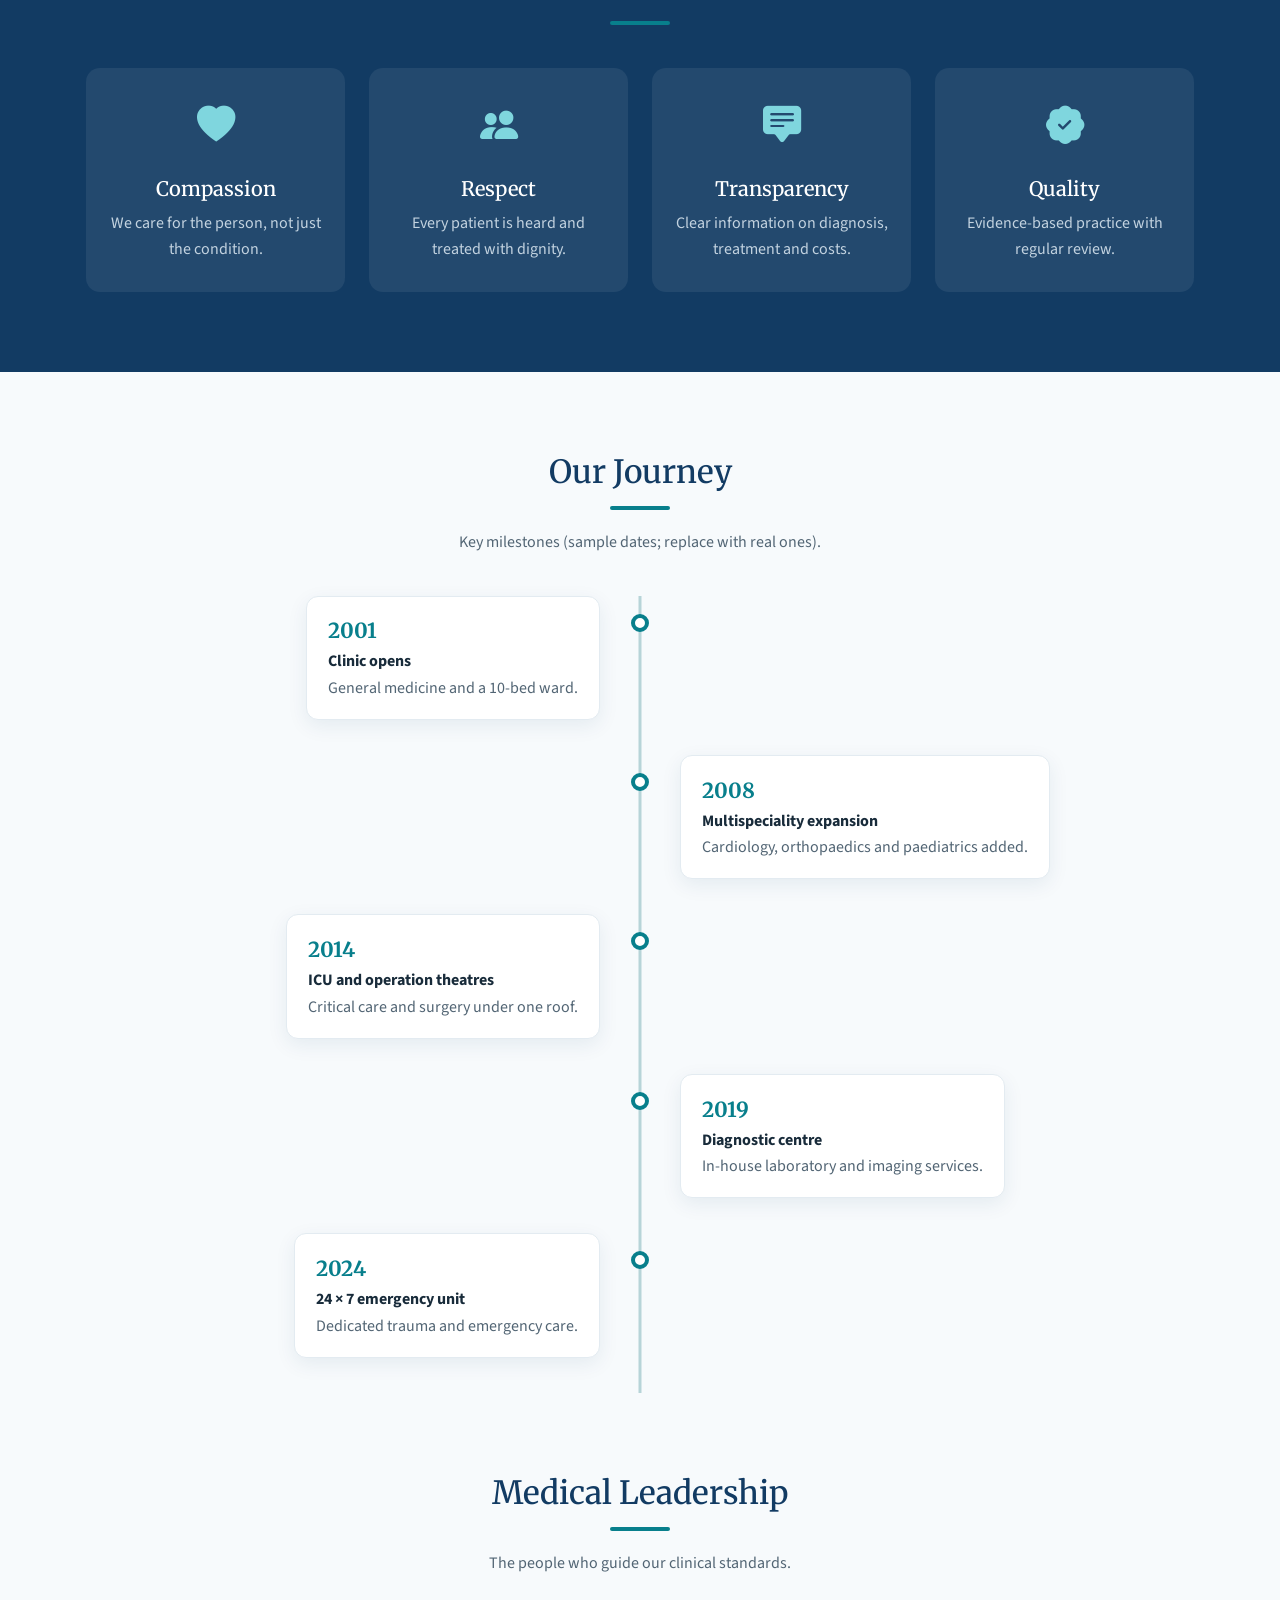
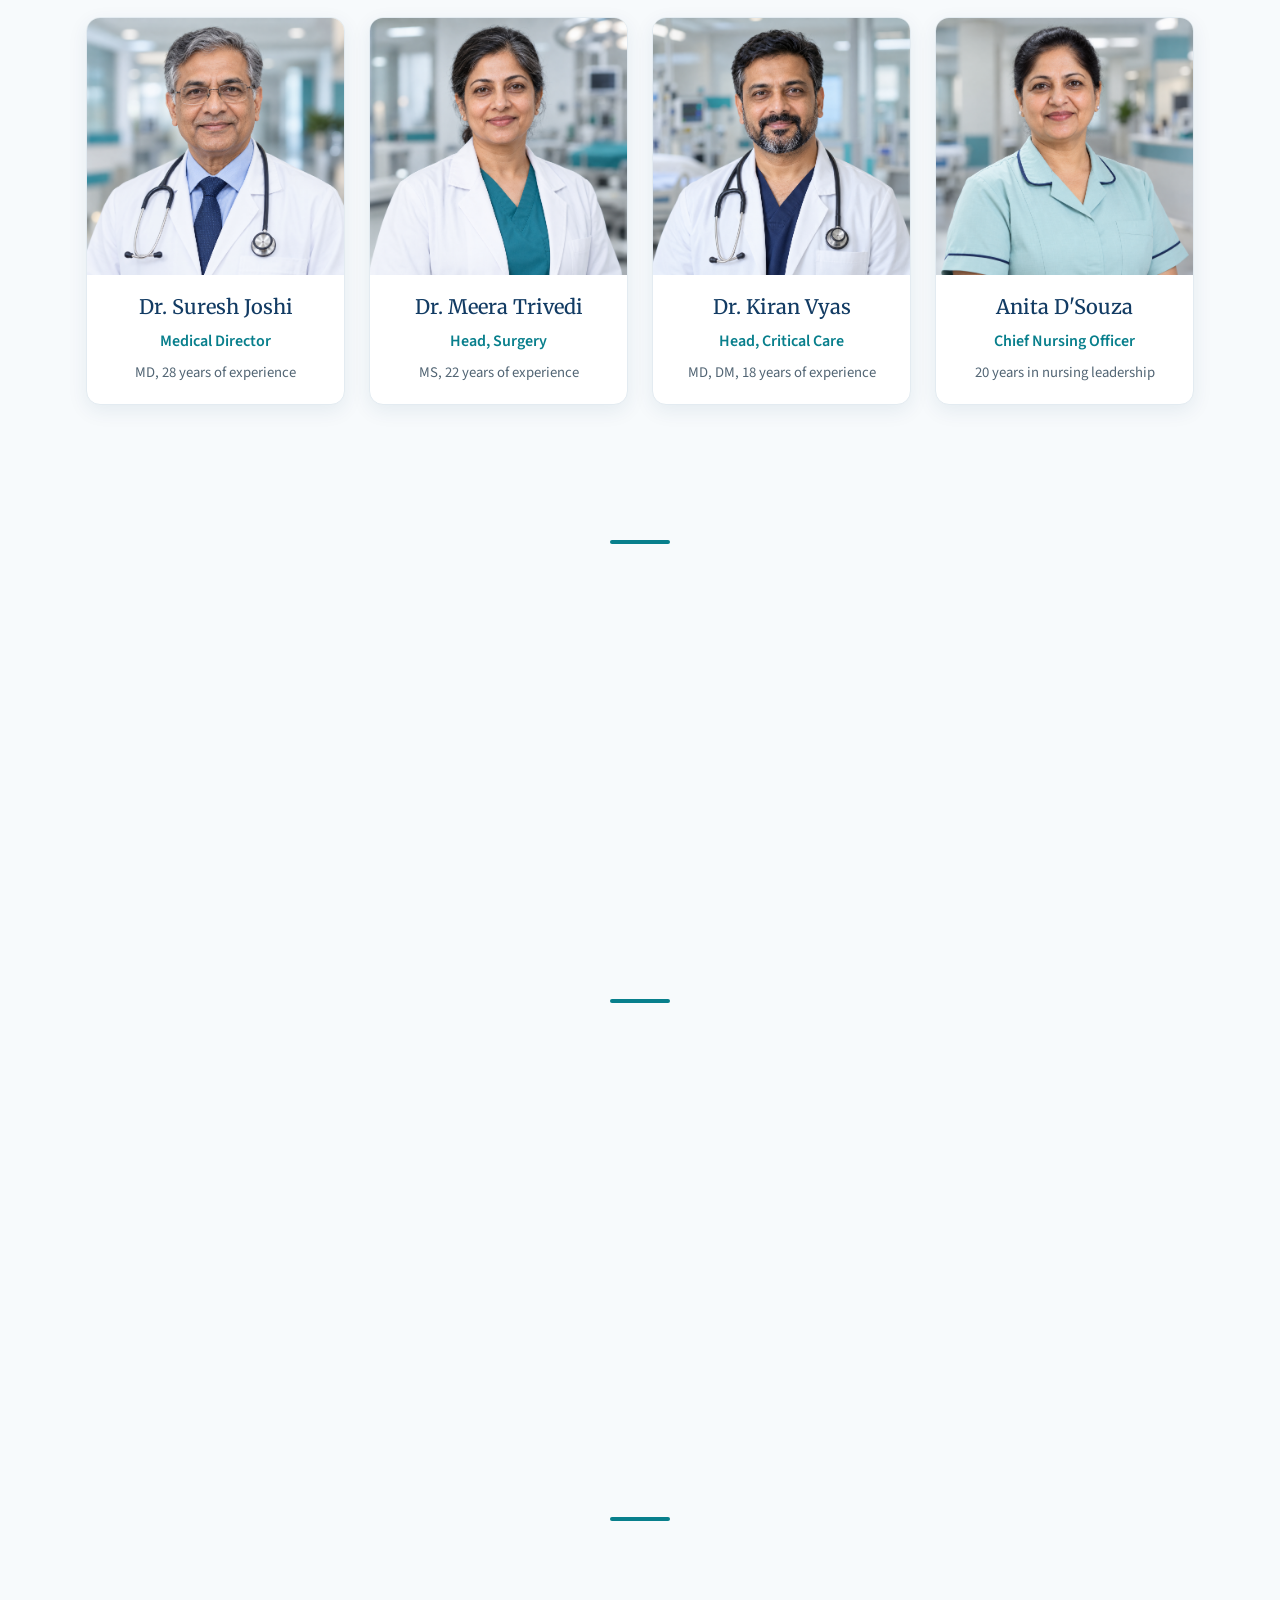
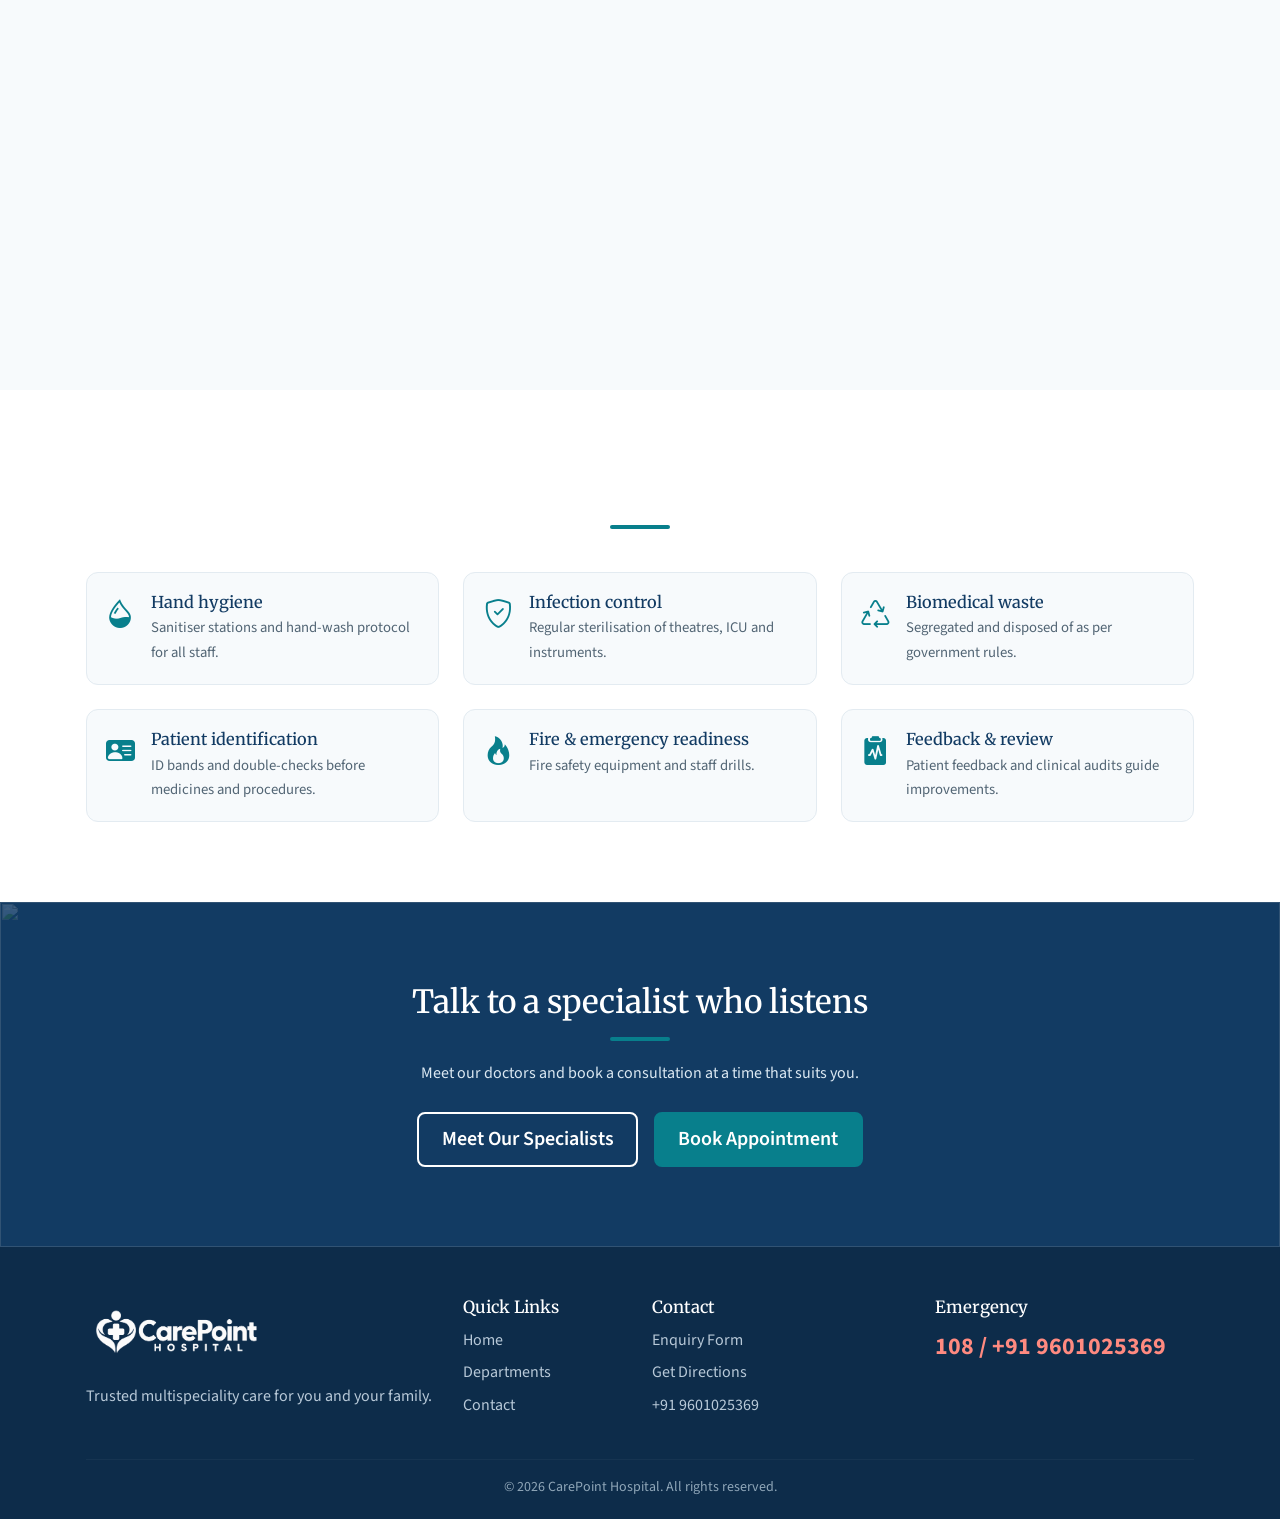
==== commit 9651be71: "favadd" ====
--- a/about.html
+++ b/about.html
@@ -7,24 +7,14 @@
     <title>About Us | CarePoint Hospital</title>
     <link href="https://cdn.jsdelivr.net/npm/bootstrap@5.3.3/dist/css/bootstrap.min.css" rel="stylesheet">
     <link href="https://cdn.jsdelivr.net/npm/bootstrap-icons@1.11.3/font/bootstrap-icons.min.css" rel="stylesheet">
-    <link<!DOCTYPE html>
-        <html lang="en">
-
-        <head>
-            <meta charset="UTF-8">
-            <meta name="viewport" content="width=device-width, initial-scale=1">
-            <title>About Us | CarePoint Hospital</title>
-            <link href="https://cdn.jsdelivr.net/npm/bootstrap@5.3.3/dist/css/bootstrap.min.css" rel="stylesheet">
-            <link href="https://cdn.jsdelivr.net/npm/bootstrap-icons@1.11.3/font/bootstrap-icons.min.css"
-                rel="stylesheet">
-            <link
-                href="https://fonts.googleapis.com/css2?family=Merriweather:wght@700&family=Source+Sans+3:wght@400;600;700&display=swap"
-                rel="stylesheet">
-            <link href="css/style.css" rel="stylesheet">
-            <link href="css/about.css" rel="stylesheet">
-            <link rel="stylesheet" href="css/aboutres.css">
-            <link rel="shortcut icon" href="images/image copy 48.png" type="image/x-icon">
-        </head>
+    <link
+        href="https://fonts.googleapis.com/css2?family=Merriweather:wght@700&family=Source+Sans+3:wght@400;600;700&display=swap"
+        rel="stylesheet">
+    <link href="css/style.css" rel="stylesheet">
+    <link href="css/about.css" rel="stylesheet">
+    <link rel="stylesheet" href="css/aboutres.css">
+     <link rel="shortcut icon" href="images/image copy 48.png" type="image/x-icon">
+</head>
 
 <body>
 
@@ -32,8 +22,7 @@
     <div class="top-bar">
         <div class="container d-flex flex-wrap justify-content-between">
             <div>
-                <a href="tel:108" class="emergency"><i class="bi bi-telephone-fill"></i>Emergency: 108 / +91
-                    9601025369</a>
+                <a href="tel:108" class="emergency"><i class="bi bi-telephone-fill"></i>Emergency: 108 / +91 9601025369</a>
                 <span class="d-none d-md-inline"><i class="bi bi-geo-alt-fill"></i>Ahmedabad, Gujarat</span>
             </div>
             <span><i class="bi bi-clock-fill"></i>OPD: Mon–Sat, 9:00 AM – 6:00 PM</span>
@@ -54,7 +43,7 @@
                     <li class="nav-item"><a class="nav-link" href="depart.html">Departments</a></li>
                     <!-- <li class="nav-item"><a class="nav-link" href="index.html#doctors">Doctors</a></li>
                     <li class="nav-item"><a class="nav-link" href="index.html#journey">Patient Guide</a></li> -->
-                    <li class="nav-item"><a class="nav-link" href="contact.html">Contact</a></li>
+                     <li class="nav-item"><a class="nav-link" href="contact.html">Contact</a></li>
                     <li class="nav-item ms-lg-3"><a class="btn btn-teal" href="index.html#journey">Book Appointment</a>
                     </li>
                 </ul>
@@ -224,8 +213,7 @@
                 </div>
                 <div class="col-sm-6 col-lg-3 reveal">
                     <div class="card-x lead-card">
-                        <div class="photo"><img src="images/image copy 22.png" alt="Dr. Kiran Vyas" width="400"
-                                height="400">
+                        <div class="photo"><img src="images/image copy 22.png" alt="Dr. Kiran Vyas" width="400" height="400">
                         </div>
                         <div class="info">
                             <h5>Dr. Kiran Vyas</h5>
@@ -483,8 +471,8 @@
     <footer>
         <div class="container">
             <div class="row g-4">
-                <div class="col-lg-4"><img src="images/image copy 17.png" alt="CarePoint Hospital" width="180"
-                        height="52" class="mb-3">
+                <div class="col-lg-4"><img src="images/image copy 17.png" alt="CarePoint Hospital" width="180" height="52"
+                        class="mb-3">
                     <p style="color:#b8c9d8">Trusted multispeciality care for you and your family.</p>
                 </div>
                 <div class="col-6 col-lg-2">
@@ -494,7 +482,7 @@
                         <li><a href="index.html#departments">Departments</a></li>
                         <!-- <li><a href="index.html#doctors">Doctors</a></li>
                         <li><a href="index.html#journey">Patient Guide</a></li> -->
-                        <li><a href="#departments">Contact</a></li>
+                         <li><a href="#departments">Contact</a></li>
                     </ul>
                 </div>
                 <div class="col-6 col-lg-3">
@@ -524,511 +512,4 @@
     </script>
 </body>
 
-</html>
-<link  
-href="https://fonts.googleapis.com/css2?family=Merriweather:wght@700&family=Source+Sans+3:wght@400;600;700&display=swap"
-rel="stylesheet">
-<link href="css/style.css" rel="stylesheet">
-<link href="css/about.css" rel="stylesheet">
-<link rel="stylesheet" href="css/aboutres.css">
-</head>
-
-<body>
-
-    <!-- TOP BAR -->
-    <div class="top-bar">
-        <div class="container d-flex flex-wrap justify-content-between">
-            <div>
-                <a href="tel:108" class="emergency"><i class="bi bi-telephone-fill"></i>Emergency: 108 / +91
-                    9601025369</a>
-                <span class="d-none d-md-inline"><i class="bi bi-geo-alt-fill"></i>Ahmedabad, Gujarat</span>
-            </div>
-            <span><i class="bi bi-clock-fill"></i>OPD: Mon–Sat, 9:00 AM – 6:00 PM</span>
-        </div>
-    </div>
-
-    <!-- NAVBAR -->
-    <nav class="navbar navbar-expand-lg sticky-top">
-        <div class="container">
-            <a class="navbar-brand" href="index.html"><img src="images/image.png" alt="CarePoint Hospital logo"
-                    width="180" height="52"></a>
-            <button class="navbar-toggler" data-bs-toggle="collapse" data-bs-target="#nav"
-                aria-label="Toggle menu"><span class="navbar-toggler-icon"></span></button>
-            <div class="collapse navbar-collapse" id="nav">
-                <ul class="navbar-nav ms-auto align-items-lg-center">
-                    <li class="nav-item"><a class="nav-link" href="index.html">Home</a></li>
-                    <li class="nav-item"><a class="nav-link active" href="about.html">About Us</a></li>
-                    <li class="nav-item"><a class="nav-link" href="depart.html">Departments</a></li>
-                    <!-- <li class="nav-item"><a class="nav-link" href="index.html#doctors">Doctors</a></li>
-                    <li class="nav-item"><a class="nav-link" href="index.html#journey">Patient Guide</a></li> -->
-                    <li class="nav-item"><a class="nav-link" href="contact.html">Contact</a></li>
-                    <li class="nav-item ms-lg-3"><a class="btn btn-teal" href="index.html#journey">Book Appointment</a>
-                    </li>
-                </ul>
-            </div>
-        </div>
-    </nav>
-
-    <!-- 1. ABOUT HERO -->
-    <header class="page-hero">
-        <img src="images/image copy 19.png" alt="CarePoint Hospital building" width="1920" height="700">
-        <div class="container">
-            <div class="col-lg-7">
-                <div class="crumbs"><a href="index.html">Home</a> <span>/ About Us</span></div>
-                <h1>A hospital built around the patient</h1>
-                <p class="mt-3">CarePoint brings experienced doctors, modern facilities and honest communication
-                    together, so every family gets care they can trust.</p>
-            </div>
-        </div>
-    </header>
-
-    <!-- 2. OUR STORY -->
-    <section class="story">
-        <div class="container">
-            <div class="row align-items-center g-5">
-                <div class="col-lg-6 reveal"><img src="images/image copy 18.png" alt="Early days of the hospital"
-                        width="700" height="500"></div>
-                <div class="col-lg-6 reveal">
-                    <h2>Our Story</h2>
-                    <div class="divider left"></div>
-                    <p>CarePoint started as a small clinic with a simple idea: good medical care should be close to
-                        home, clear to understand and fair to every patient.</p>
-                    <p>Over the years we added specialities, an emergency unit and diagnostic services, always guided by
-                        the same purpose of treating people the way we would want our own family treated.</p>
-                    <div class="quote-box">Thanks for trusting on us.</div>
-                </div>
-            </div>
-        </div>
-    </section>
-
-    <!-- 3. MISSION & VISION -->
-    <section class="pt-0">
-        <div class="container">
-            <div class="row g-4">
-                <div class="col-md-6 reveal">
-                    <div class="card-x mv">
-                        <div class="ic"><i class="bi bi-bullseye"></i></div>
-                        <h3 class="h4">Our Mission</h3>
-                        <p>To provide safe, ethical and affordable healthcare, delivered by skilled professionals who
-                            listen to patients and involve them in every decision.</p>
-                    </div>
-                </div>
-                <div class="col-md-6 reveal">
-                    <div class="card-x mv vision">
-                        <div class="ic"><i class="bi bi-eye-fill"></i></div>
-                        <h3 class="h4">Our Vision</h3>
-                        <p>To be the most trusted hospital in our region, known for clinical quality, compassionate
-                            service and continuous improvement.</p>
-                    </div>
-                </div>
-            </div>
-        </div>
-    </section>
-
-    <!-- 4. VALUES -->
-    <section class="values">
-        <div class="container text-center">
-            <h2 class="reveal">Our Values</h2>
-            <div class="divider"></div>
-            <div class="row g-4 mt-2">
-                <div class="col-sm-6 col-lg-3 reveal">
-                    <div class="val"><i class="bi bi-heart-fill"></i>
-                        <h5 class="mt-3">Compassion</h5>
-                        <p class="mb-0">We care for the person, not just the condition.</p>
-                    </div>
-                </div>
-                <div class="col-sm-6 col-lg-3 reveal">
-                    <div class="val"><i class="bi bi-people-fill"></i>
-                        <h5 class="mt-3">Respect</h5>
-                        <p class="mb-0">Every patient is heard and treated with dignity.</p>
-                    </div>
-                </div>
-                <div class="col-sm-6 col-lg-3 reveal">
-                    <div class="val"><i class="bi bi-chat-square-text-fill"></i>
-                        <h5 class="mt-3">Transparency</h5>
-                        <p class="mb-0">Clear information on diagnosis, treatment and costs.</p>
-                    </div>
-                </div>
-                <div class="col-sm-6 col-lg-3 reveal">
-                    <div class="val"><i class="bi bi-patch-check-fill"></i>
-                        <h5 class="mt-3">Quality</h5>
-                        <p class="mb-0">Evidence-based practice with regular review.</p>
-                    </div>
-                </div>
-            </div>
-        </div>
-    </section>
-
-    <!-- 5. JOURNEY -->
-    <section>
-        <div class="container text-center">
-            <h2 class="reveal">Our Journey</h2>
-            <div class="divider"></div>
-            <p class="sec-sub reveal">Key milestones (sample dates; replace with real ones).</p>
-            <div class="timeline">
-                <div class="tl-item reveal">
-                    <div class="tl-card">
-                        <div class="tl-year">2001</div><strong>Clinic opens</strong>
-                        <p class="mb-0">General medicine and a 10-bed ward.</p>
-                    </div>
-                </div>
-                <div class="tl-item reveal">
-                    <div class="tl-card">
-                        <div class="tl-year">2008</div><strong>Multispeciality expansion</strong>
-                        <p class="mb-0">Cardiology, orthopaedics and paediatrics added.</p>
-                    </div>
-                </div>
-                <div class="tl-item reveal">
-                    <div class="tl-card">
-                        <div class="tl-year">2014</div><strong>ICU and operation theatres</strong>
-                        <p class="mb-0">Critical care and surgery under one roof.</p>
-                    </div>
-                </div>
-                <div class="tl-item reveal">
-                    <div class="tl-card">
-                        <div class="tl-year">2019</div><strong>Diagnostic centre</strong>
-                        <p class="mb-0">In-house laboratory and imaging services.</p>
-                    </div>
-                </div>
-                <div class="tl-item reveal">
-                    <div class="tl-card">
-                        <div class="tl-year">2024</div><strong>24 × 7 emergency unit</strong>
-                        <p class="mb-0">Dedicated trauma and emergency care.</p>
-                    </div>
-                </div>
-            </div>
-        </div>
-    </section>
-
-    <!-- 6. MEDICAL LEADERSHIP -->
-    <section class="pt-0">
-        <div class="container text-center">
-            <h2 class="reveal">Medical Leadership</h2>
-            <div class="divider"></div>
-            <p class="sec-sub reveal">The people who guide our clinical standards.</p>
-            <div class="row g-4 justify-content-center">
-                <div class="col-sm-6 col-lg-3 reveal">
-                    <div class="card-x lead-card">
-                        <div class="photo"><img src="images/image copy 20.png" alt="Dr. Suresh Joshi" width="400"
-                                height="400"></div>
-                        <div class="info">
-                            <h5>Dr. Suresh Joshi</h5>
-                            <div class="role">Medical Director</div>
-                            <p>MD, 28 years of experience</p>
-                        </div>
-                    </div>
-                </div>
-                <div class="col-sm-6 col-lg-3 reveal">
-                    <div class="card-x lead-card">
-                        <div class="photo"><img src="images/image copy 21.png" alt="Dr. Meera Trivedi" width="400"
-                                height="400"></div>
-                        <div class="info">
-                            <h5>Dr. Meera Trivedi</h5>
-                            <div class="role">Head, Surgery</div>
-                            <p>MS, 22 years of experience</p>
-                        </div>
-                    </div>
-                </div>
-                <div class="col-sm-6 col-lg-3 reveal">
-                    <div class="card-x lead-card">
-                        <div class="photo"><img src="images/image copy 22.png" alt="Dr. Kiran Vyas" width="400"
-                                height="400">
-                        </div>
-                        <div class="info">
-                            <h5>Dr. Kiran Vyas</h5>
-                            <div class="role">Head, Critical Care</div>
-                            <p>MD, DM, 18 years of experience</p>
-                        </div>
-                    </div>
-                </div>
-                <div class="col-sm-6 col-lg-3 reveal">
-                    <div class="card-x lead-card">
-                        <div class="photo"><img src="images/image copy 23.png" alt="Sister Anita D'Souza" width="400"
-                                height="400"></div>
-                        <div class="info">
-                            <h5>Anita D'Souza</h5>
-                            <div class="role">Chief Nursing Officer</div>
-                            <p>20 years in nursing leadership</p>
-                        </div>
-                    </div>
-                </div>
-            </div>
-        </div>
-    </section>
-
-    <!-- 7. HEALTHCARE TEAM -->
-    <section class="pt-0">
-        <div class="container text-center">
-            <h2 class="reveal">Our Healthcare Team</h2>
-            <div class="divider"></div>
-            <p class="sec-sub reveal">Clinical and support staff working together for every patient.</p>
-            <div class="row g-4">
-                <div class="col-md-4 reveal">
-                    <div class="team-card"><img src="images/image copy 24.png" alt="Group of doctors" width="600"
-                            height="400">
-                        <div class="cap"><strong>Doctors</strong><small>Specialists across all departments</small></div>
-                    </div>
-                </div>
-                <div class="col-md-4 reveal">
-                    <div class="team-card"><img src="images/image copy 25.png" alt="Nursing team" width="600"
-                            height="400">
-                        <div class="cap"><strong>Nurses</strong><small>Trained, round-the-clock bedside care</small>
-                        </div>
-                    </div>
-                </div>
-                <div class="col-md-4 reveal">
-                    <div class="team-card"><img src="images/image copy 26.png" alt="Support staff" width="600"
-                            height="400">
-                        <div class="cap"><strong>Support Team</strong><small>Technicians, front desk and
-                                housekeeping</small></div>
-                    </div>
-                </div>
-            </div>
-        </div>
-    </section>
-
-    <!-- 8. INFRASTRUCTURE -->
-    <section class="pt-0">
-        <div class="container text-center">
-            <h2 class="reveal">Infrastructure</h2>
-            <div class="divider"></div>
-            <p class="sec-sub reveal">Comfortable, clean spaces designed for care.</p>
-            <div class="row g-4 text-start">
-                <div class="col-sm-6 col-lg-3 reveal">
-                    <div class="card-x infra">
-                        <div class="imgwrap"><img src="images/image copy 27.png" alt="Patient room" width="600"
-                                height="400"></div>
-                        <div class="body">
-                            <h5>Patient Rooms</h5>
-                            <p class="mb-0">Private and shared rooms with attendant space.</p>
-                        </div>
-                    </div>
-                </div>
-                <div class="col-sm-6 col-lg-3 reveal">
-                    <div class="card-x infra">
-                        <div class="imgwrap"><img src="images/image copy 28.png" alt="Consultation room" width="600"
-                                height="400"></div>
-                        <div class="body">
-                            <h5>Consultation Rooms</h5>
-                            <p class="mb-0">Quiet, private rooms for OPD visits.</p>
-                        </div>
-                    </div>
-                </div>
-                <div class="col-sm-6 col-lg-3 reveal">
-                    <div class="card-x infra">
-                        <div class="imgwrap"><img src="images/image copy 29.png" alt="Treatment area" width="600"
-                                height="400"></div>
-                        <div class="body">
-                            <h5>Treatment Areas</h5>
-                            <p class="mb-0">Day-care, dressing and procedure rooms.</p>
-                        </div>
-                    </div>
-                </div>
-                <div class="col-sm-6 col-lg-3 reveal">
-                    <div class="card-x infra">
-                        <div class="imgwrap"><img src="images/image copy 30.png" alt="Reception and waiting area"
-                                width="600" height="400"></div>
-                        <div class="body">
-                            <h5>Reception &amp; Waiting</h5>
-                            <p class="mb-0">Seating, help desk and wheelchair access.</p>
-                        </div>
-                    </div>
-                </div>
-            </div>
-        </div>
-    </section>
-
-    <!-- 9. TECHNOLOGY -->
-    <section class="pt-0">
-        <div class="container text-center">
-            <h2 class="reveal">Technology &amp; Equipment</h2>
-            <div class="divider"></div>
-            <p class="sec-sub reveal">List only the equipment your hospital actually has.</p>
-            <div class="row g-4 text-start">
-                <div class="col-lg-6 reveal">
-                    <div class="card-x tech"><img src="images/image copy 31.png" alt="Digital X-ray" width="200"
-                            height="200">
-                        <div>
-                            <h5>Digital X-ray</h5>
-                            <p>Fast, low-dose imaging for bones, chest and joints.</p>
-                        </div>
-                    </div>
-                </div>
-                <div class="col-lg-6 reveal">
-                    <div class="card-x tech"><img src="images/image copy 32.png" alt="Ultrasound machine" width="200"
-                            height="200">
-                        <div>
-                            <h5>Ultrasound</h5>
-                            <p>Safe scans for pregnancy care, abdomen and heart.</p>
-                        </div>
-                    </div>
-                </div>
-                <div class="col-lg-6 reveal">
-                    <div class="card-x tech"><img src="images/image copy 33.png" alt="Patient monitor" width="200"
-                            height="200">
-                        <div>
-                            <h5>ICU Monitors &amp; Ventilators</h5>
-                            <p>Continuous tracking of heart rate, oxygen and breathing.</p>
-                        </div>
-                    </div>
-                </div>
-                <div class="col-lg-6 reveal">
-                    <div class="card-x tech"><img src="images/image copy 34.png" alt="Laboratory analyser" width="200"
-                            height="200">
-                        <div>
-                            <h5>Automated Lab Analysers</h5>
-                            <p>Accurate blood and urine reports in less time.</p>
-                        </div>
-                    </div>
-                </div>
-            </div>
-        </div>
-    </section>
-
-    <!-- 10. QUALITY & SAFETY -->
-    <section class="safety">
-        <div class="container text-center">
-            <h2 class="reveal">Quality &amp; Patient Safety</h2>
-            <div class="divider"></div>
-            <div class="row g-4 mt-2 text-start">
-                <div class="col-md-6 col-lg-4 reveal">
-                    <div class="safe"><i class="bi bi-droplet-half"></i>
-                        <div>
-                            <h5>Hand hygiene</h5>
-                            <p>Sanitiser stations and hand-wash protocol for all staff.</p>
-                        </div>
-                    </div>
-                </div>
-                <div class="col-md-6 col-lg-4 reveal">
-                    <div class="safe"><i class="bi bi-shield-check"></i>
-                        <div>
-                            <h5>Infection control</h5>
-                            <p>Regular sterilisation of theatres, ICU and instruments.</p>
-                        </div>
-                    </div>
-                </div>
-                <div class="col-md-6 col-lg-4 reveal">
-                    <div class="safe"><i class="bi bi-recycle"></i>
-                        <div>
-                            <h5>Biomedical waste</h5>
-                            <p>Segregated and disposed of as per government rules.</p>
-                        </div>
-                    </div>
-                </div>
-                <div class="col-md-6 col-lg-4 reveal">
-                    <div class="safe"><i class="bi bi-person-vcard-fill"></i>
-                        <div>
-                            <h5>Patient identification</h5>
-                            <p>ID bands and double-checks before medicines and procedures.</p>
-                        </div>
-                    </div>
-                </div>
-                <div class="col-md-6 col-lg-4 reveal">
-                    <div class="safe"><i class="bi bi-fire"></i>
-                        <div>
-                            <h5>Fire &amp; emergency readiness</h5>
-                            <p>Fire safety equipment and staff drills.</p>
-                        </div>
-                    </div>
-                </div>
-                <div class="col-md-6 col-lg-4 reveal">
-                    <div class="safe"><i class="bi bi-clipboard2-pulse-fill"></i>
-                        <div>
-                            <h5>Feedback &amp; review</h5>
-                            <p>Patient feedback and clinical audits guide improvements.</p>
-                        </div>
-                    </div>
-                </div>
-            </div>
-        </div>
-    </section>
-
-    <!-- 11. ACCREDITATIONS
-    <section>
-        <div class="container text-center">
-            <h2 class="reveal">Accreditations &amp; Recognition</h2>
-            <div class="divider"></div>
-            <div class="row g-4 justify-content-center mt-2">
-                <div class="col-6 col-md-3 reveal">
-                    <div class="card-x accr"><img src="images/accr-1.png" alt="Accreditation logo 1" width="160"
-                            height="90">
-                        <h5>Accreditation Name</h5><small>Valid till: ____</small>
-                    </div>
-                </div>
-                <div class="col-6 col-md-3 reveal">
-                    <div class="card-x accr"><img src="images/accr-2.png" alt="Accreditation logo 2" width="160"
-                            height="90">
-                        <h5>Certification Name</h5><small>Year awarded: ____</small>
-                    </div>
-                </div>
-                <div class="col-6 col-md-3 reveal">
-                    <div class="card-x accr"><img src="images/accr-3.png" alt="Award logo" width="160" height="90">
-                        <h5>Award Name</h5><small>Awarded by: ____</small>
-                    </div>
-                </div>
-            </div>
-            <p class="note reveal"><strong>Important:</strong> show only certificates and awards the hospital really
-                holds. Add the issuing body, year and validity, and remove these placeholders if none apply.</p>
-        </div>
-    </section> -->
-
-    <!-- 12. CTA -->
-    <section class="cta">
-        <img src="images/cta-bg.jpg" alt="" width="1920" height="500">
-        <div class="container reveal">
-            <h2>Talk to a specialist who listens</h2>
-            <div class="divider"></div>
-            <p>Meet our doctors and book a consultation at a time that suits you.</p>
-            <div class="d-flex flex-wrap gap-3 justify-content-center">
-                <a href="index.html#doctors" class="btn btn-outline-light-x btn-lg">Meet Our Specialists</a>
-                <a href="index.html#journey" class="btn btn-teal btn-lg">Book Appointment</a>
-            </div>
-        </div>
-    </section>
-
-    <!-- FOOTER -->
-    <footer>
-        <div class="container">
-            <div class="row g-4">
-                <div class="col-lg-4"><img src="images/image copy 17.png" alt="CarePoint Hospital" width="180"
-                        height="52" class="mb-3">
-                    <p style="color:#b8c9d8">Trusted multispeciality care for you and your family.</p>
-                </div>
-                <div class="col-6 col-lg-2">
-                    <h5>Quick Links</h5>
-                    <ul>
-                        <li><a href="index.html">Home</a></li>
-                        <li><a href="index.html#departments">Departments</a></li>
-                        <!-- <li><a href="index.html#doctors">Doctors</a></li>
-                        <li><a href="index.html#journey">Patient Guide</a></li> -->
-                        <li><a href="#departments">Contact</a></li>
-                    </ul>
-                </div>
-                <div class="col-6 col-lg-3">
-                    <h5>Contact</h5>
-                    <ul>
-                        <li><a href="#enquiry">Enquiry Form</a></li>
-                        <li><a href="https://maps.google.com" target="_blank" rel="noopener">Get Directions</a></li>
-                        <li><a href="tel:+919601025369">+91 9601025369</a></li>
-                    </ul>
-                </div>
-                <div class="col-lg-3">
-                    <h5>Emergency</h5>
-                    <p class="fs-4 mb-0" style="color:#ff8a80;font-weight:700">108 / +91 9601025369</p>
-                </div>
-            </div>
-            <hr class="mt-4">
-            <p class="text-center small mb-0" style="color:#8fa6b8">© 2026 CarePoint Hospital. All rights reserved.</p>
-        </div>
-    </footer>
-
-    <!-- <a href="tel:108" class="sos-float" aria-label="Emergency call"><i class="bi bi-telephone-fill"></i></a> -->
-
-    <script src="https://cdn.jsdelivr.net/npm/bootstrap@5.3.3/dist/js/bootstrap.bundle.min.js"></script>
-    <script>
-        const io = new IntersectionObserver((es) => es.forEach(e => { if (e.isIntersecting) { e.target.classList.add('show'); io.unobserve(e.target); } }), { threshold: .12 });
-        document.querySelectorAll('.reveal').forEach(el => io.observe(el));
-    </script>
-</body>
-
 </html>
